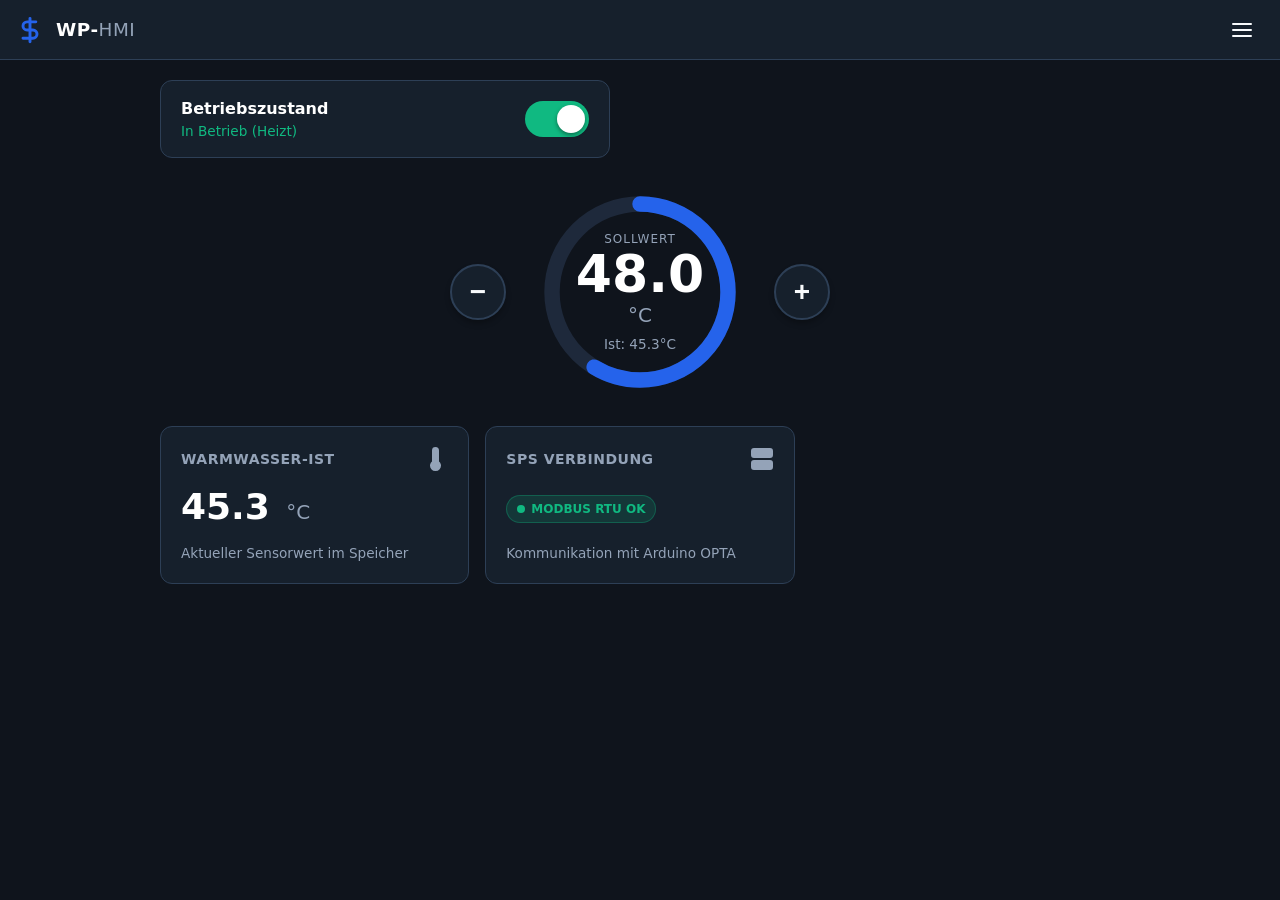
==== data/index.html @ 94119bba "Implemented Fan speed dropdown configuration (Low/High), changed register 30003 to status code (0/1/" ====
<!DOCTYPE html>
<html lang="de">
<head>
  <meta charset="UTF-8">
  <meta name="viewport" content="width=device-width, initial-scale=1.0, maximum-scale=1.0, user-scalable=no">
  <title>Brauchwasser-Wärmepumpe HMI</title>
  
  <!-- PWA Settings -->
  <link rel="manifest" href="manifest.webmanifest">
  <meta name="theme-color" content="#0f141c">
  <meta name="apple-mobile-web-app-capable" content="yes">
  <meta name="apple-mobile-web-app-status-bar-style" content="black-translucent">
  <meta name="description" content="Lokales Bedien- und Visualisierungs-Gateway für Brauchwasser-Wärmepumpe über ESP32-S3 und Arduino OPTA.">

  <!-- Core Styling -->
  <link rel="stylesheet" href="css/style.css">
</head>
<body>

  <div id="app-shell">
    
    <!-- Fixed Top Header -->
    <header>
      <div class="header-left" style="cursor: pointer;">
        <svg class="logo-icon" viewBox="0 0 24 24" fill="none" stroke="currentColor" stroke-width="2.5" stroke-linecap="round" stroke-linejoin="round">
          <path d="M12 2v20M17 5H9.5a3.5 3.5 0 0 0 0 7h5a3.5 3.5 0 0 1 0 7H6"/>
        </svg>
        <div class="logo-text">WP-<span>HMI</span></div>
      </div>
      <button id="btn-menu" class="btn-icon" aria-label="Menü öffnen">
        <svg class="icon" viewBox="0 0 24 24">
          <line x1="3" y1="12" x2="21" y2="12" stroke="currentColor" stroke-width="2" stroke-linecap="round"/>
          <line x1="3" y1="6" x2="21" y2="6" stroke="currentColor" stroke-width="2" stroke-linecap="round"/>
          <line x1="3" y1="18" x2="21" y2="18" stroke="currentColor" stroke-width="2" stroke-linecap="round"/>
        </svg>
      </button>
    </header>

    <!-- Side Menu Overlay -->
    <div id="drawer-overlay"></div>

    <!-- Side Navigation Menu (Drawer) -->
    <nav id="drawer" aria-label="Hauptmenü">
      <div class="drawer-header">
        <h3 id="drawer-title" style="cursor: pointer; user-select: none;">HMI Navigation</h3>
        <button id="btn-close-menu" class="btn-icon" aria-label="Menü schließen">
          <svg class="icon" viewBox="0 0 24 24">
            <line x1="18" y1="6" x2="6" y2="18" stroke="currentColor" stroke-width="2" stroke-linecap="round"/>
            <line x1="6" y1="6" x2="18" y2="18" stroke="currentColor" stroke-width="2" stroke-linecap="round"/>
          </svg>
        </button>
      </div>
      
      <ul class="drawer-menu">
        <li class="drawer-menu-item active" data-section="home">
          <a href="#home">
            <svg class="icon" viewBox="0 0 24 24" fill="none" stroke="currentColor" stroke-width="2">
              <path d="M3 9l9-7 9 7v11a2 2 0 0 1-2 2H5a2 2 0 0 1-2-2z"/>
              <polyline points="9 22 9 12 15 12 15 22"/>
            </svg>
            Dashboard
          </a>
        </li>
        <li class="drawer-menu-item" data-section="values">
          <a href="#values">
            <svg class="icon" viewBox="0 0 24 24" fill="none" stroke="currentColor" stroke-width="2">
              <line x1="18" y1="20" x2="18" y2="10"/>
              <line x1="12" y1="20" x2="12" y2="4"/>
              <line x1="6" y1="20" x2="6" y2="14"/>
            </svg>
            Systemwerte
          </a>
        </li>
        <li class="drawer-menu-item" data-section="settings">
          <a href="#settings">
            <svg class="icon" viewBox="0 0 24 24" fill="none" stroke="currentColor" stroke-width="2">
              <circle cx="12" cy="12" r="3"/>
              <path d="M19.4 15a1.65 1.65 0 0 0 .33 1.82l.06.06a2 2 0 1 1-2.83 2.83l-.06-.06a1.65 1.65 0 0 0-1.82-.33 1.65 1.65 0 0 0-1 1.51V21a2 2 0 0 1-4 0v-.09A1.65 1.65 0 0 0 9 19.4a1.65 1.65 0 0 0-1.82.33l-.06.06a2 2 0 1 1-2.83-2.83l.06-.06a1.65 1.65 0 0 0 .33-1.82 1.65 1.65 0 0 0-1.51-1H3a2 2 0 0 1 0-4h.09A1.65 1.65 0 0 0 4.6 9a1.65 1.65 0 0 0-.33-1.82l-.06-.06a2 2 0 1 1 2.83-2.83l.06.06a1.65 1.65 0 0 0 1.82.33H9a1.65 1.65 0 0 0 1-1.51V3a2 2 0 0 1 4 0v.09a1.65 1.65 0 0 0 1 1.51 1.65 1.65 0 0 0 1.82-.33l.06-.06a2 2 0 1 1 2.83 2.83l-.06.06a1.65 1.65 0 0 0-.33 1.82V9a1.65 1.65 0 0 0 1.51 1H21a2 2 0 0 1 0 4h-.09a1.65 1.65 0 0 0-1.51 1z"/>
            </svg>
            Einstellungen
          </a>
        </li>
        <li id="menu-item-service" class="drawer-menu-item" data-section="service" style="display: none;">
          <a href="#service">
            <svg class="icon" viewBox="0 0 24 24" fill="none" stroke="currentColor" stroke-width="2">
              <rect x="3" y="11" width="18" height="11" rx="2" ry="2"/>
              <path d="M7 11V7a5 5 0 0 1 10 0v4"/>
            </svg>
            Service-Ebene
          </a>
        </li>
      </ul>

      <!-- Modbus Connection Simulator (Basement Test Utility) -->
      <div style="margin-top: auto; padding-top: 20px; border-top: 1px solid var(--border-color);">
        <h4 style="font-size: 0.8rem; text-transform: uppercase; color: var(--text-muted); margin-bottom: 12px; letter-spacing: 0.5px;">Schnittstellen-Simulation</h4>
        <div style="display: flex; justify-content: space-between; align-items: center; background: var(--bg-primary); padding: 10px 12px; border-radius: 8px; border: 1px solid var(--border-color);">
          <span style="font-size: 0.85rem; font-weight: 500;">Modbus RTU aktiv</span>
          <label class="switch" style="transform: scale(0.85);">
            <input type="checkbox" id="modbus-toggle" checked>
            <span class="slider"></span>
          </label>
        </div>
      </div>
    </nav>

    <!-- Toast Banner System (Notifications) -->
    <div id="toast-container"></div>

    <!-- Main View Area -->
    <main>
      
      <!-- ================= HOMESCREEN SECTION ================= -->
      <div id="section-home" class="content-container active">
        
        <!-- On/Off Switch -->
        <div class="power-section">
          <div class="power-label">
            <span class="power-title">Betriebszustand</span>
            <span id="power-status-text" class="power-subtitle">In Betrieb</span>
          </div>
          <label class="switch">
            <input type="checkbox" id="power-switch" checked>
            <span class="slider"></span>
          </label>
        </div>

        <!-- Temperature Controller Widget -->
        <div class="dial-container">
          <div class="dial-controls">
            <button id="btn-minus" class="btn-round" aria-label="Sollwert senken">−</button>
            
            <div class="radial-dial">
              <svg id="radial-dial-svg" viewBox="0 0 200 200">
                <!-- Outer Track -->
                <circle cx="100" cy="100" r="80" class="track"/>
                <!-- Filled Value Gauge -->
                <circle id="dial-fill" cx="100" cy="100" r="80" class="fill" stroke-dasharray="502.65" stroke-dashoffset="150"/>
              </svg>
              <div class="dial-text">
                <span class="dial-label">Sollwert</span>
                <span id="setpoint-num" class="dial-val-number">48.0</span>
                <span class="dial-val-unit">°C</span>
                <span id="current-temp-dial-sub" style="font-size: 0.85rem; color: var(--text-muted); margin-top: 4px; font-weight: 500;">Ist: --</span>
              </div>
            </div>
            
            <button id="btn-plus" class="btn-round" aria-label="Sollwert erhöhen">+</button>
          </div>
          
          <!-- Warning badge if temperature is above 55°C (lime scaling warning) -->
          <div id="dial-warning-badge" class="badge badge-warning" style="display: none; padding: 6px 12px; margin-top: -8px;">
            ⚠️ Temp > 55 °C: Erhöhte Verkalkungsgefahr!
          </div>
        </div>

        <!-- Dashboard Cards Grid -->
        <div class="card-grid" style="margin-top: 16px; width: 100%;">
          
          <!-- Card: Warmwasser Ist-Temperatur -->
          <div class="card">
            <div class="card-title">
              Warmwasser-Ist
              <svg class="icon" style="color: var(--text-muted)" viewBox="0 0 24 24" fill="none" stroke="currentColor" stroke-width="2">
                <path d="M14 14.76V3.5a2.5 2.5 0 0 0-5 0v11.26a4.5 4.5 0 1 0 5 0z"/>
              </svg>
            </div>
            <div id="current-temp-val" class="card-value">
              45.2 <span class="unit">°C</span>
            </div>
            <div class="card-footer">Aktueller Sensorwert im Speicher</div>
          </div>

          <!-- Card: Modbus Verbindung -->
          <div class="card">
            <div class="card-title">
              SPS Verbindung
              <svg class="icon" style="color: var(--text-muted)" viewBox="0 0 24 24" fill="none" stroke="currentColor" stroke-width="2">
                <rect x="2" y="2" width="20" height="8" rx="2" ry="2"/>
                <rect x="2" y="14" width="20" height="8" rx="2" ry="2"/>
                <line x1="6" y1="6" x2="6.01" y2="6"/>
                <line x1="6" y1="18" x2="6.01" y2="18"/>
              </svg>
            </div>
            <div style="margin-top: 8px;">
              <span id="modbus-badge" class="badge badge-success">Modbus RTU OK</span>
            </div>
            <div class="card-footer">Kommunikation mit Arduino OPTA</div>
          </div>

        </div>

      </div>

      <!-- ================= VALUES SECTION ================= -->
      <div id="section-values" class="content-container">
        <h2 class="page-title">Anlagen-Systemwerte</h2>
        
        <div class="values-list">
          <div class="values-row">
            <span class="values-label">
              <span style="width: 8px; height: 8px; border-radius: 50%; background: var(--color-primary);"></span>
              Warmwasser-Isttemperatur
            </span>
            <span id="val-ist-temp" class="values-val">45.2 <span class="unit">°C</span></span>
          </div>
          
          <div class="values-row">
            <span class="values-label">
              <span style="width: 8px; height: 8px; border-radius: 50%; background: var(--color-primary);"></span>
              Verdampfertemperatur
            </span>
            <span id="val-evap-temp" class="values-val">6.4 <span class="unit">°C</span></span>
          </div>
          
          <div class="values-row">
            <span class="values-label">
              <span style="width: 8px; height: 8px; border-radius: 50%; background: var(--color-primary);"></span>
              Lüfterdrehzahl
            </span>
            <span id="val-fan-speed" class="values-val">1450 <span class="unit">U/min</span></span>
          </div>
          
          <div class="values-row">
            <span class="values-label">
              <span style="width: 8px; height: 8px; border-radius: 50%; background: var(--color-primary);"></span>
              Zusatzheizung (Heizstab)
            </span>
            <span id="val-heater-state" class="values-val">Aus</span>
          </div>

          <div class="values-row">
            <span class="values-label">
              <span style="width: 8px; height: 8px; border-radius: 50%; background: var(--color-primary);"></span>
              Modbus RTU Übertragungsstatus
            </span>
            <span id="val-modbus-state" class="badge badge-success">Bereit</span>
          </div>
        </div>
      </div>

      <!-- ================= SETTINGS SECTION ================= -->
      <div id="section-settings" class="content-container">
        <h2 class="page-title">Anlagen-Einstellungen</h2>
        
        <div class="card-grid" style="grid-template-columns: 1fr; gap: 20px;">
          
          <!-- Card: Betriebsmodus -->
          <div class="card collapsible">
            <div class="card-header">
              <h3 class="card-title">Betriebsmodus</h3>
              <svg class="chevron-icon" viewBox="0 0 24 24" fill="none" stroke="currentColor" stroke-width="2"><polyline points="6 9 12 15 18 9"></polyline></svg>
            </div>
            <div class="card-content">
              <div class="form-group" style="margin-top: 10px;">
                <label for="opt-operation-mode">Wählen Sie den gewünschten Heizmodus aus:</label>
                <select id="opt-operation-mode" class="input-control">
                  <option value="wp">Wärmepumpe (Eco)</option>
                  <option value="wp_stab">Wärmepumpe + Heizstab (Hybrid)</option>
                  <option value="stab">Nur Heizstab (Notbetrieb)</option>
                  <option value="ext">Externe Heizung (Gas/Holz)</option>
                  <option value="wp_ext">Wärmepumpe + Extern</option>
                </select>
              </div>
              <div class="card-footer">Die SPS regelt die Ansteuerung entsprechend der Effizienzkurve.</div>
            </div>
          </div>

          <!-- Card: Legionellen-Desinfektion -->
          <div class="card collapsible">
            <div class="card-header">
              <div style="display: flex; gap: 10px; align-items: center;">
                <h3 class="card-title" style="margin: 0;">Legionellen-Desinfektion</h3>
                <span id="disinf-status-badge" class="badge badge-inactive">Inaktiv</span>
              </div>
              <svg class="chevron-icon" viewBox="0 0 24 24" fill="none" stroke="currentColor" stroke-width="2"><polyline points="6 9 12 15 18 9"></polyline></svg>
            </div>
            <div class="card-content">
              <p style="font-size: 0.875rem; color: var(--text-muted); line-height: 1.4; margin-top: 12px;">
                Durch das Aufheizen des Wasserspiegels auf höhere Temperaturen werden pathogene Keime zuverlässig abgetötet.
              </p>

              <!-- Disinfection Configuration Fields -->
              <div class="disinfection-controls-grid">
                <div class="form-group">
                  <label for="disinf-target">Zieltemperatur (°C)</label>
                  <input type="number" id="disinf-target" class="input-control" min="60" max="70" value="62">
                </div>
                <div class="form-group">
                  <label for="disinf-hold">Haltedauer (Minuten)</label>
                  <input type="number" id="disinf-hold" class="input-control" min="30" max="180" value="45">
                </div>
                <div class="form-group" style="grid-column: span 2;">
                  <label for="disinf-max-time">Maximale Aufheizzeit (Minuten)</label>
                  <input type="number" id="disinf-max-time" class="input-control" min="60" max="360" value="120">
                </div>
              </div>

              <!-- Simulation Metrics -->
              <div id="disinf-current-metrics" style="background: var(--bg-primary); border: 1px solid var(--border-color); padding: 12px; border-radius: 6px; font-size: 0.85rem; color: var(--text-main); margin-top: 12px; display: none;">
                Aufheizphase läuft...
              </div>

              <!-- Start Button / Toggle -->
              <div style="display: flex; justify-content: space-between; align-items: center; background: var(--bg-primary); padding: 12px 16px; border-radius: 8px; border: 1px solid var(--border-color); margin-top: 16px;">
                <span style="font-weight: 600; font-size: 0.95rem;">Desinfektion starten</span>
                <label class="switch">
                  <input type="checkbox" id="disinf-toggle">
                  <span class="slider"></span>
                </label>
              </div>
              
              <div class="card-footer">Hinweis: Desinfektion deaktiviert den Standard-Eco-Modus während des Heizens.</div>
            </div>
          </div>

          <!-- Card: Lüftersteuerung -->
          <div class="card collapsible">
            <div class="card-header">
              <h3 class="card-title">Lüftersteuerung</h3>
              <svg class="chevron-icon" viewBox="0 0 24 24" fill="none" stroke="currentColor" stroke-width="2"><polyline points="6 9 12 15 18 9"></polyline></svg>
            </div>
            <div class="card-content">
              <p style="font-size: 0.875rem; color: var(--text-muted); line-height: 1.4; margin-top: -6px;">
                Zeitintervalle für die zyklische Belüftung (Einschaltzeit und Pausezeit in Minuten).
              </p>
              <div class="disinfection-controls-grid" style="margin-top: 8px;">
                <div class="form-group">
                  <label for="fan-on-time">Einschaltzeit (Minuten)</label>
                  <input type="number" id="fan-on-time" class="input-control" min="1" max="1440" value="15">
                </div>
                <div class="form-group">
                  <label for="fan-off-time">Pausezeit (Minuten)</label>
                  <input type="number" id="fan-off-time" class="input-control" min="1" max="1440" value="45">
                </div>
                <div class="form-group" style="grid-column: span 2;">
                  <label for="fan-target-speed">Lüfter-Geschwindigkeit</label>
                  <select id="fan-target-speed" class="input-control">
                    <option value="1">Drehzahl niedrig</option>
                    <option value="2">Drehzahl hoch</option>
                  </select>
                </div>
              </div>
              <button id="btn-save-fan" class="btn-primary" style="margin-top: 12px; width: 100%;">Einstellungen speichern</button>
              <div class="card-footer">Werte werden direkt an die SPS übertragen (Holding-Register 40006, 40007 und 40008).</div>
            </div>
          </div>

          <!-- Card: WLAN Access Point -->
          <div class="card collapsible">
            <div class="card-header">
              <h3 class="card-title">Lokales WLAN-Netzwerk</h3>
              <svg class="chevron-icon" viewBox="0 0 24 24" fill="none" stroke="currentColor" stroke-width="2"><polyline points="6 9 12 15 18 9"></polyline></svg>
            </div>
            <div class="card-content">
              <p style="font-size: 0.875rem; color: var(--text-muted); line-height: 1.4; margin-top: 6px;">
                Konfiguration des lokalen Access-Points, der vom ESP32-S3 Gateway zur Verfügung gestellt wird.
              </p>
              <div style="margin-top: 16px;">
                <button onclick="navigateTo('wifi')" class="btn-secondary" style="width: 100%;">
                  <svg class="icon" viewBox="0 0 24 24" fill="none" stroke="currentColor" stroke-width="2">
                    <path d="M5 12.55a11 11 0 0 1 14.08 0"/>
                    <path d="M1.42 9a16 16 0 0 1 21.16 0"/>
                    <path d="M8.53 16.11a6 6 0 0 1 6.95 0"/>
                    <line x1="12" y1="20" x2="12.01" y2="20" stroke-width="3" stroke-linecap="round"/>
                  </svg>
                  WLAN-Einstellungen konfigurieren
                </button>
              </div>
              <div class="card-footer">Gateway läuft als lokales, offline-fähiges Captive Portal.</div>
            </div>
          </div>

        </div>
      </div>

      <!-- ================= WIFI SETTINGS SECTION ================= -->
      <div id="section-wifi" class="content-container">
        <h2 class="page-title">WLAN Access-Point konfigurieren</h2>
        
        <div class="card">
          <form id="wifi-form" novalidate>
            <div class="form-group">
              <label for="wifi-ssid">WLAN Name (SSID)</label>
              <input type="text" id="wifi-ssid" class="input-control" placeholder="Wiederholen Sie den WLAN-Namen" required>
            </div>
            
            <div class="form-group">
              <label for="wifi-pass">Neues Passwort</label>
              <input type="password" id="wifi-pass" class="input-control" placeholder="Mindestens 8 Zeichen" required>
            </div>
            
            <div class="form-group">
              <label for="wifi-pass-confirm">Passwort wiederholen</label>
              <input type="password" id="wifi-pass-confirm" class="input-control" placeholder="Gleiches Passwort eingeben" required>
            </div>

            <div style="margin-top: 24px; display: flex; flex-direction: column; gap: 12px;">
              <button type="submit" class="btn-primary">
                Speichern und neu starten
              </button>
              <button type="button" onclick="navigateTo('settings')" class="btn-secondary">
                Abbrechen
              </button>
            </div>
          </form>
          
          <div class="card-footer" style="margin-top: 20px;">
            ⚠️ Nach dem Speichern startet der ESP32 den Access Point neu. Sie werden getrennt und müssen sich neu mit den neuen Zugangsdaten verbinden.
          </div>
        </div>
      </div>

      <!-- ================= SERVICE SECTION ================= -->
      <div id="section-service" class="content-container">
        <h2 class="page-title">Serviceebene</h2>
        
        <div class="service-grid">
          
          <!-- Card: Modbus RTU Einstellungen -->
          <div class="card collapsible">
            <div class="card-header">
              <h3 class="card-title">Modbus RTU Gateway</h3>
              <svg class="chevron-icon" viewBox="0 0 24 24" fill="none" stroke="currentColor" stroke-width="2"><polyline points="6 9 12 15 18 9"></polyline></svg>
            </div>
            <div class="card-content">
              <div class="form-group" style="margin-top: 10px;">
                <label for="input-modbus-address">Modbus Slave-Adresse (1 - 247)</label>
                <div style="display: flex; gap: 10px;">
                  <input type="number" id="input-modbus-address" class="input-control" min="1" max="247" value="1" style="flex-grow: 1;">
                  <button id="btn-save-modbus" class="btn-primary" style="width: auto; padding: 0 20px;">Speichern</button>
                </div>
              </div>
              <div class="card-footer">Die SPS kommuniziert mit dem Gateway über diese Slave-ID.</div>
            </div>
          </div>

          <!-- Card: Modbus RTU Register-Diagnose (Punkt 2) -->
          <div class="card collapsible">
            <div class="card-header">
              <h3 class="card-title">Modbus RTU Register-Diagnose</h3>
              <svg class="chevron-icon" viewBox="0 0 24 24" fill="none" stroke="currentColor" stroke-width="2"><polyline points="6 9 12 15 18 9"></polyline></svg>
            </div>
            <div class="card-content">
              <p style="font-size: 0.85rem; color: var(--text-muted); line-height: 1.4; margin-top: -6px;">
                Aktuelle Live-Werte der Modbus-Register im Speicher des ESP32-Gateways (Aktualisierung alle 2 Sekunden).
              </p>
              <div style="overflow-x: auto; margin-top: 12px;">
                <table class="diagnostic-table">
                  <thead>
                    <tr>
                      <th>Adresse</th>
                      <th>Beschreibung</th>
                      <th>Typ</th>
                      <th>Zugriff</th>
                      <th>Skal.</th>
                      <th style="text-align: right;">Wert (Live)</th>
                    </tr>
                  </thead>
                  <tbody id="modbus-register-table-body">
                    <!-- Wird dynamisch von JS befüllt -->
                  </tbody>
                </table>
              </div>
            </div>
          </div>

        </div>
      </div>

    </main>
  </div>

  <!-- Modal overlay for Reboot Countdown -->
  <div id="reboot-modal" class="modal-overlay">
    <div class="modal-container">
      <svg class="modal-icon" style="color: var(--color-warning);" viewBox="0 0 24 24" fill="none" stroke="currentColor" stroke-width="2">
        <path d="M21.5 2v6h-6M21.34 15.57a10 10 0 1 1-.57-8.38l5.67-5.67"/>
      </svg>
      <h3 class="modal-title">Gateway wird neu gestartet</h3>
      <p class="modal-text">
        Die WLAN-Einstellungen wurden gespeichert. Das Gateway startet den Access Point neu. Ihre Verbindung wird getrennt.<br><br>
        Verbindungsaufbau in:
      </p>
      <div id="reboot-countdown" style="font-size: 3.5rem; font-weight: 800; color: var(--color-warning); margin-bottom: 24px;">10</div>
      <p style="font-size: 0.8rem; color: var(--text-muted);">
        Bitte suchen Sie anschließend in Ihren WLAN-Einstellungen nach der geänderten SSID und melden Sie sich erneut an.
      </p>
    </div>
  </div>

  <!-- Core Javascript Logic -->
  <script src="js/app.js"></script>
</body>
</html>
---- data/css/style.css ----
/* 
   ==========================================================================
   Web-HMI: Industrial Dark Command Design System
   Designed for local ESP32-S3 Gateway controlling Brauchwasser-Wärmepumpe
   ========================================================================== 
*/

:root {
  /* Color System */
  --bg-primary: #0f141c;
  --bg-card: #16202c;
  --bg-input: #1e293b;
  --border-color: #2d3f56;
  
  --text-main: #f8fafc;
  --text-muted: #94a3b8;
  --text-active: #ffffff;
  
  --color-primary: #2563eb;
  --color-primary-hover: #3b82f6;
  --color-primary-dim: rgba(37, 99, 235, 0.15);
  
  --color-success: #10b981;
  --color-success-dim: rgba(16, 185, 129, 0.15);
  --color-warning: #f59e0b;
  --color-warning-dim: rgba(245, 158, 11, 0.15);
  --color-error: #ef4444;
  --color-error-dim: rgba(239, 68, 68, 0.15);
  --color-inactive: #475569;

  /* Font settings */
  --font-family: system-ui, -apple-system, BlinkMacSystemFont, "Segoe UI", Roboto, "Helvetica Neue", Arial, sans-serif;
  
  /* Layout tokens */
  --header-height: 60px;
  --max-width: 960px;
  --border-radius: 12px;
  --transition-speed: 0.2s;
}

/* Base Reset & Styling */
* {
  box-sizing: border-box;
  margin: 0;
  padding: 0;
  -webkit-tap-highlight-color: transparent;
}

body {
  font-family: var(--font-family);
  background-color: var(--bg-primary);
  color: var(--text-main);
  line-height: 1.5;
  font-size: 16px;
  overflow-x: hidden;
}

/* App Shell Container */
#app-shell {
  display: flex;
  flex-direction: column;
  min-height: 100vh;
}

/* Fixed Header */
header {
  position: fixed;
  top: 0;
  left: 0;
  right: 0;
  height: var(--header-height);
  background-color: var(--bg-card);
  border-bottom: 1px solid var(--border-color);
  display: flex;
  align-items: center;
  justify-content: space-between;
  padding: 0 16px;
  z-index: 100;
}

.header-left {
  display: flex;
  align-items: center;
  gap: 12px;
}

.logo-icon {
  width: 28px;
  height: 28px;
  color: var(--color-primary);
}

.logo-text {
  font-size: 1.15rem;
  font-weight: 700;
  letter-spacing: 0.5px;
  color: var(--text-active);
  text-transform: uppercase;
}

.logo-text span {
  font-weight: 400;
  color: var(--text-muted);
}

/* Icons via SVG */
.icon {
  width: 24px;
  height: 24px;
  fill: currentColor;
  display: inline-block;
  vertical-align: middle;
}

/* Tactile Buttons */
.btn-nav, .btn-icon {
  background: none;
  border: none;
  color: var(--text-main);
  cursor: pointer;
  width: 44px;
  height: 44px;
  display: flex;
  align-items: center;
  justify-content: center;
  border-radius: 8px;
  transition: background-color var(--transition-speed);
}

.btn-nav:hover, .btn-icon:hover {
  background-color: var(--bg-input);
}

.btn-nav:active, .btn-icon:active {
  background-color: var(--border-color);
}

/* Main Content Area */
main {
  margin-top: var(--header-height);
  padding: 20px 16px;
  flex-grow: 1;
  display: flex;
  flex-direction: column;
  align-items: center;
}

.content-container {
  width: 100%;
  max-width: var(--max-width);
  display: none; /* Controlled by routing JS */
}

.content-container.active {
  display: block;
}

/* Page Header Typography */
.page-title {
  font-size: 1.5rem;
  font-weight: 600;
  margin-bottom: 20px;
  color: var(--text-active);
  border-left: 4px solid var(--color-primary);
  padding-left: 10px;
}

/* Side Navigation Menu (Drawer) */
#drawer {
  position: fixed;
  top: 0;
  right: 0;
  bottom: 0;
  width: 280px;
  background-color: var(--bg-card);
  border-left: 1px solid var(--border-color);
  z-index: 200;
  transform: translateX(100%);
  transition: transform 0.3s ease-out;
  padding: 24px 16px;
  display: flex;
  flex-direction: column;
  gap: 32px;
}

#drawer.open {
  transform: translateX(0);
}

/* Menu overlay */
#drawer-overlay {
  position: fixed;
  top: 0;
  left: 0;
  right: 0;
  bottom: 0;
  background-color: rgba(0,0,0,0.6);
  backdrop-filter: blur(2px);
  z-index: 150;
  display: none;
}

#drawer-overlay.open {
  display: block;
}

.drawer-header {
  display: flex;
  justify-content: space-between;
  align-items: center;
}

.drawer-header h3 {
  font-size: 1.2rem;
  color: var(--text-active);
}

.drawer-menu {
  list-style: none;
  display: flex;
  flex-direction: column;
  gap: 12px;
}

.drawer-menu-item a {
  display: flex;
  align-items: center;
  gap: 12px;
  padding: 14px 16px;
  color: var(--text-muted);
  text-decoration: none;
  font-weight: 500;
  border-radius: var(--border-radius);
  transition: all var(--transition-speed);
}

.drawer-menu-item a:hover {
  background-color: var(--bg-input);
  color: var(--text-active);
}

.drawer-menu-item.active a {
  background-color: var(--color-primary-dim);
  color: var(--color-primary-hover);
  border-left: 4px solid var(--color-primary);
}

/* Responsive Grid and Cards */
.card-grid {
  display: grid;
  grid-template-columns: 1fr;
  gap: 16px;
}

@media (min-width: 600px) {
  .card-grid {
    grid-template-columns: repeat(2, 1fr);
  }
}

@media (min-width: 900px) {
  .card-grid {
    grid-template-columns: repeat(3, 1fr);
  }
}

.card {
  background-color: var(--bg-card);
  border: 1px solid var(--border-color);
  border-radius: var(--border-radius);
  padding: 20px;
  display: flex;
  flex-direction: column;
  gap: 16px;
}

.card-title {
  font-size: 0.875rem;
  font-weight: 600;
  color: var(--text-muted);
  text-transform: uppercase;
  letter-spacing: 0.5px;
  display: flex;
  justify-content: space-between;
  align-items: center;
}

.card-value {
  font-size: 2.25rem;
  font-weight: 700;
  color: var(--text-active);
  line-height: 1.1;
}

.card-value span.unit {
  font-size: 1.25rem;
  font-weight: 500;
  color: var(--text-muted);
  margin-left: 4px;
}

.card-footer {
  font-size: 0.85rem;
  color: var(--text-muted);
  margin-top: auto;
}

/* Dial Temperature Controller Layout */
.dial-container {
  display: flex;
  flex-direction: column;
  align-items: center;
  margin: 24px 0;
  gap: 20px;
}

.dial-controls {
  display: flex;
  align-items: center;
  justify-content: center;
  gap: 24px;
}

/* Plus/Minus tactile buttons */
.btn-round {
  width: 56px;
  height: 56px;
  border-radius: 50%;
  background-color: var(--bg-card);
  border: 2px solid var(--border-color);
  color: var(--text-main);
  font-size: 1.75rem;
  font-weight: 600;
  display: flex;
  align-items: center;
  justify-content: center;
  cursor: pointer;
  box-shadow: 0 4px 6px -1px rgba(0,0,0,0.3);
  transition: all var(--transition-speed);
}

.btn-round:hover {
  border-color: var(--color-primary-hover);
  background-color: var(--bg-input);
}

.btn-round:active {
  transform: scale(0.95);
  background-color: var(--border-color);
}

/* SVG Radial Dial Widget */
.radial-dial {
  position: relative;
  width: 220px;
  height: 220px;
}

.radial-dial svg {
  width: 100%;
  height: 100%;
  transform: rotate(-90deg);
}

.radial-dial .track {
  fill: none;
  stroke: var(--bg-input);
  stroke-width: 14;
}

.radial-dial .fill {
  fill: none;
  stroke: var(--color-primary);
  stroke-width: 14;
  stroke-linecap: round;
  transition: stroke-dasharray 0.3s ease-out, stroke var(--transition-speed);
}

.radial-dial .fill.warning-state {
  stroke: var(--color-warning);
}

.dial-text {
  position: absolute;
  top: 50%;
  left: 50%;
  transform: translate(-50%, -50%);
  text-align: center;
  display: flex;
  flex-direction: column;
}

.dial-label {
  font-size: 0.75rem;
  text-transform: uppercase;
  letter-spacing: 1px;
  color: var(--text-muted);
}

.dial-val-number {
  font-size: 3.25rem;
  font-weight: 800;
  color: var(--text-active);
  line-height: 1;
}

.dial-val-unit {
  font-size: 1.25rem;
  font-weight: 500;
  color: var(--text-muted);
}

/* System State: On/Off Switch Widget */
.power-section {
  display: flex;
  justify-content: space-between;
  align-items: center;
  background-color: var(--bg-card);
  border: 1px solid var(--border-color);
  border-radius: var(--border-radius);
  padding: 16px 20px;
  width: 100%;
  max-width: 450px;
  margin-bottom: 24px;
}

.power-label {
  display: flex;
  flex-direction: column;
}

.power-title {
  font-weight: 700;
  color: var(--text-active);
}

.power-subtitle {
  font-size: 0.85rem;
  color: var(--text-muted);
}

/* Toggle Switch */
.switch {
  position: relative;
  display: inline-block;
  width: 64px;
  height: 36px;
}

.switch input {
  opacity: 0;
  width: 0;
  height: 0;
}

.slider {
  position: absolute;
  cursor: pointer;
  top: 0;
  left: 0;
  right: 0;
  bottom: 0;
  background-color: var(--color-inactive);
  transition: .3s;
  border-radius: 36px;
}

.slider:before {
  position: absolute;
  content: "";
  height: 28px;
  width: 28px;
  left: 4px;
  bottom: 4px;
  background-color: white;
  transition: .3s;
  border-radius: 50%;
  box-shadow: 0 2px 4px rgba(0,0,0,0.4);
}

input:checked + .slider {
  background-color: var(--color-success);
}

input:focus + .slider {
  box-shadow: 0 0 1px var(--color-success);
}

input:checked + .slider:before {
  transform: translateX(28px);
}

/* Badges for status */
.badge {
  display: inline-flex;
  align-items: center;
  gap: 6px;
  padding: 4px 10px;
  border-radius: 20px;
  font-size: 0.75rem;
  font-weight: 700;
  text-transform: uppercase;
}

.badge-success {
  background-color: var(--color-success-dim);
  color: var(--color-success);
  border: 1px solid rgba(16, 185, 129, 0.3);
}

.badge-error {
  background-color: var(--color-error-dim);
  color: var(--color-error);
  border: 1px solid rgba(239, 68, 68, 0.3);
}

.badge-warning {
  background-color: var(--color-warning-dim);
  color: var(--color-warning);
  border: 1px solid rgba(245, 158, 11, 0.3);
}

.badge-inactive {
  background-color: var(--bg-input);
  color: var(--text-muted);
  border: 1px solid var(--border-color);
}

/* Forms & Inputs styling */
.form-group {
  display: flex;
  flex-direction: column;
  gap: 8px;
  margin-bottom: 16px;
  width: 100%;
}

.form-group label {
  font-size: 0.875rem;
  font-weight: 600;
  color: var(--text-muted);
}

.input-control {
  background-color: var(--bg-input);
  border: 1px solid var(--border-color);
  border-radius: 8px;
  padding: 12px 16px;
  color: var(--text-active);
  font-size: 1rem;
  font-family: var(--font-family);
  width: 100%;
  outline: none;
  transition: border-color var(--transition-speed);
}

.input-control:focus {
  border-color: var(--color-primary-hover);
}

.error-text {
  font-size: 0.8rem;
  color: var(--color-error);
  display: none;
  margin-top: 4px;
}

.error-text.show {
  display: block;
}

/* Select dropdown */
select.input-control {
  appearance: none;
  background-image: url("data:image/svg+xml;utf8,<svg xmlns='http://www.w3.org/2000/svg' width='24' height='24' viewBox='0 0 24 24' fill='none' stroke='%2394a3b8' stroke-width='2' stroke-linecap='round' stroke-linejoin='round'><polyline points='6 9 12 15 18 9'></polyline></svg>");
  background-repeat: no-repeat;
  background-position: right 12px center;
  background-size: 18px;
  padding-right: 40px;
}

/* UI Buttons */
.btn-primary {
  background-color: var(--color-primary);
  border: none;
  color: white;
  font-size: 1rem;
  font-weight: 600;
  padding: 14px 20px;
  border-radius: var(--border-radius);
  cursor: pointer;
  transition: background-color var(--transition-speed);
  display: inline-flex;
  align-items: center;
  justify-content: center;
  gap: 8px;
  width: 100%;
}

.btn-primary:hover {
  background-color: var(--color-primary-hover);
}

.btn-primary:active {
  transform: scale(0.99);
}

.btn-secondary {
  background-color: transparent;
  border: 1px solid var(--border-color);
  color: var(--text-main);
  font-size: 1rem;
  font-weight: 600;
  padding: 14px 20px;
  border-radius: var(--border-radius);
  cursor: pointer;
  transition: all var(--transition-speed);
  display: inline-flex;
  align-items: center;
  justify-content: center;
  gap: 8px;
  width: 100%;
}

.btn-secondary:hover {
  background-color: var(--bg-input);
}

/* Modals & Overlay Alerts */
.modal-overlay {
  position: fixed;
  top: 0;
  left: 0;
  right: 0;
  bottom: 0;
  background-color: rgba(0,0,0,0.8);
  backdrop-filter: blur(4px);
  z-index: 1000;
  display: flex;
  align-items: center;
  justify-content: center;
  padding: 20px;
  opacity: 0;
  pointer-events: none;
  transition: opacity 0.3s ease;
}

.modal-overlay.active {
  opacity: 1;
  pointer-events: auto;
}

.modal-container {
  background-color: var(--bg-card);
  border: 2px solid var(--border-color);
  border-radius: var(--border-radius);
  padding: 24px;
  width: 100%;
  max-width: 480px;
  box-shadow: 0 20px 25px -5px rgba(0, 0, 0, 0.5);
  transform: translateY(20px);
  transition: transform 0.3s ease;
  text-align: center;
}

.modal-overlay.active .modal-container {
  transform: translateY(0);
}

.modal-icon {
  width: 48px;
  height: 48px;
  margin: 0 auto 16px auto;
}

.modal-title {
  font-size: 1.25rem;
  font-weight: 700;
  margin-bottom: 8px;
  color: var(--text-active);
}

.modal-text {
  color: var(--text-muted);
  font-size: 0.95rem;
  margin-bottom: 24px;
  line-height: 1.4;
}

/* Grid layout for Values lists */
.values-list {
  display: flex;
  flex-direction: column;
  gap: 0;
  width: 100%;
  border-radius: var(--border-radius);
  overflow: hidden;
  border: 1px solid var(--border-color);
}

.values-row {
  display: flex;
  justify-content: space-between;
  align-items: center;
  padding: 16px 20px;
  background-color: var(--bg-card);
  border-bottom: 1px solid var(--border-color);
}

.values-row:last-child {
  border-bottom: none;
}

.values-row:nth-child(even) {
  background-color: rgba(22, 32, 44, 0.6);
}

.values-label {
  font-weight: 500;
  color: var(--text-main);
  display: flex;
  align-items: center;
  gap: 10px;
}

.values-val {
  font-weight: 700;
  color: var(--text-active);
  font-size: 1.15rem;
}

.values-val span.unit {
  font-weight: 500;
  color: var(--text-muted);
  margin-left: 4px;
  font-size: 0.9rem;
}

/* Info Banner Notification */
.notification {
  width: 100%;
  max-width: var(--max-width);
  background-color: var(--bg-card);
  border: 1px solid var(--border-color);
  border-left: 4px solid var(--color-primary);
  border-radius: var(--border-radius);
  padding: 14px 16px;
  margin-bottom: 20px;
  display: flex;
  align-items: center;
  justify-content: space-between;
  gap: 12px;
  animation: slideInDown 0.3s ease-out;
}

.notification.success {
  border-left-color: var(--color-success);
}

.notification.warning {
  border-left-color: var(--color-warning);
}

.notification.error {
  border-left-color: var(--color-error);
}

.notification-content {
  display: flex;
  align-items: center;
  gap: 12px;
  font-size: 0.9rem;
}

.notification-close {
  background: none;
  border: none;
  color: var(--text-muted);
  cursor: pointer;
  padding: 4px;
}

.notification-close:hover {
  color: var(--text-main);
}

/* Animations */
@keyframes slideInDown {
  from {
    transform: translateY(-20px);
    opacity: 0;
  }
  to {
    transform: translateY(0);
    opacity: 1;
  }
}

/* Toast Notifications */
#toast-container {
  position: fixed;
  bottom: 20px;
  left: 50%;
  transform: translateX(-50%);
  z-index: 2000;
  display: flex;
  flex-direction: column;
  gap: 8px;
  width: 90%;
  max-width: 400px;
  pointer-events: none;
}

.toast {
  background-color: var(--bg-card);
  border: 1px solid var(--border-color);
  border-left: 4px solid var(--color-primary);
  border-radius: 8px;
  padding: 12px 16px;
  color: var(--text-active);
  font-size: 0.9rem;
  box-shadow: 0 10px 15px -3px rgba(0, 0, 0, 0.4);
  pointer-events: auto;
  display: flex;
  align-items: center;
  justify-content: space-between;
  animation: toastFadeIn 0.3s ease-out;
}

.toast.success { border-left-color: var(--color-success); }
.toast.warning { border-left-color: var(--color-warning); }
.toast.error { border-left-color: var(--color-error); }

@keyframes toastFadeIn {
  from { transform: translateY(20px); opacity: 0; }
  to { transform: translateY(0); opacity: 1; }
}

/* Disinfection panel settings styling */
.disinfection-controls-grid {
  display: grid;
  grid-template-columns: 1fr;
  gap: 12px;
  margin-top: 12px;
}

@media (min-width: 480px) {
  .disinfection-controls-grid {
    grid-template-columns: 1fr 1fr;
  }
}

/* Service-Ebene Grid zur Begrenzung der Breite */
.service-grid {
  display: flex;
  flex-direction: column;
  gap: 20px;
  max-width: 760px; /* Begrenzt die Breite auf großen Bildschirmen */
  width: 100%;
}

/* Diagnostic table styling */
.diagnostic-table {
  width: 100%;
  border-collapse: collapse;
  margin-top: 10px;
  font-size: 0.8rem;
}
.diagnostic-table th {
  padding: 8px 6px;
  color: var(--text-muted);
  border-bottom: 2px solid var(--border-color);
  font-weight: 600;
  text-align: left;
}
.diagnostic-table td {
  padding: 8px 6px;
  border-bottom: 1px solid var(--border-color);
  color: var(--text-active);
}
.diagnostic-table tr:hover {
  background-color: rgba(255, 255, 255, 0.02);
}

@media (max-width: 480px) {
  .diagnostic-table {
    font-size: 0.7rem;
  }
  .diagnostic-table th, .diagnostic-table td {
    padding: 6px 3px;
  }
}

/* Einklappbare Kacheln (Collapsible Cards) */
.card.collapsible {
  transition: all var(--transition-speed) ease;
}

.card.collapsible .card-header {
  display: flex;
  justify-content: space-between;
  align-items: center;
  cursor: pointer;
  user-select: none;
  width: 100%;
}

.card.collapsible .card-header:hover .card-title {
  color: var(--color-primary-hover);
}

.card.collapsible .chevron-icon {
  width: 20px;
  height: 20px;
  color: var(--text-muted);
  transition: transform var(--transition-speed) ease;
  transform: rotate(0deg);
}

.card.collapsible.collapsed .chevron-icon {
  transform: rotate(-90deg); /* Zeigt nach links/rechts im eingeklappten Zustand */
}

.card.collapsible .card-content {
  display: block;
  width: 100%;
  animation: slideDown var(--transition-speed) ease-out;
}

.card.collapsible.collapsed .card-content {
  display: none;
}

@keyframes slideDown {
  from { opacity: 0; transform: translateY(-5px); }
  to { opacity: 1; transform: translateY(0); }
}
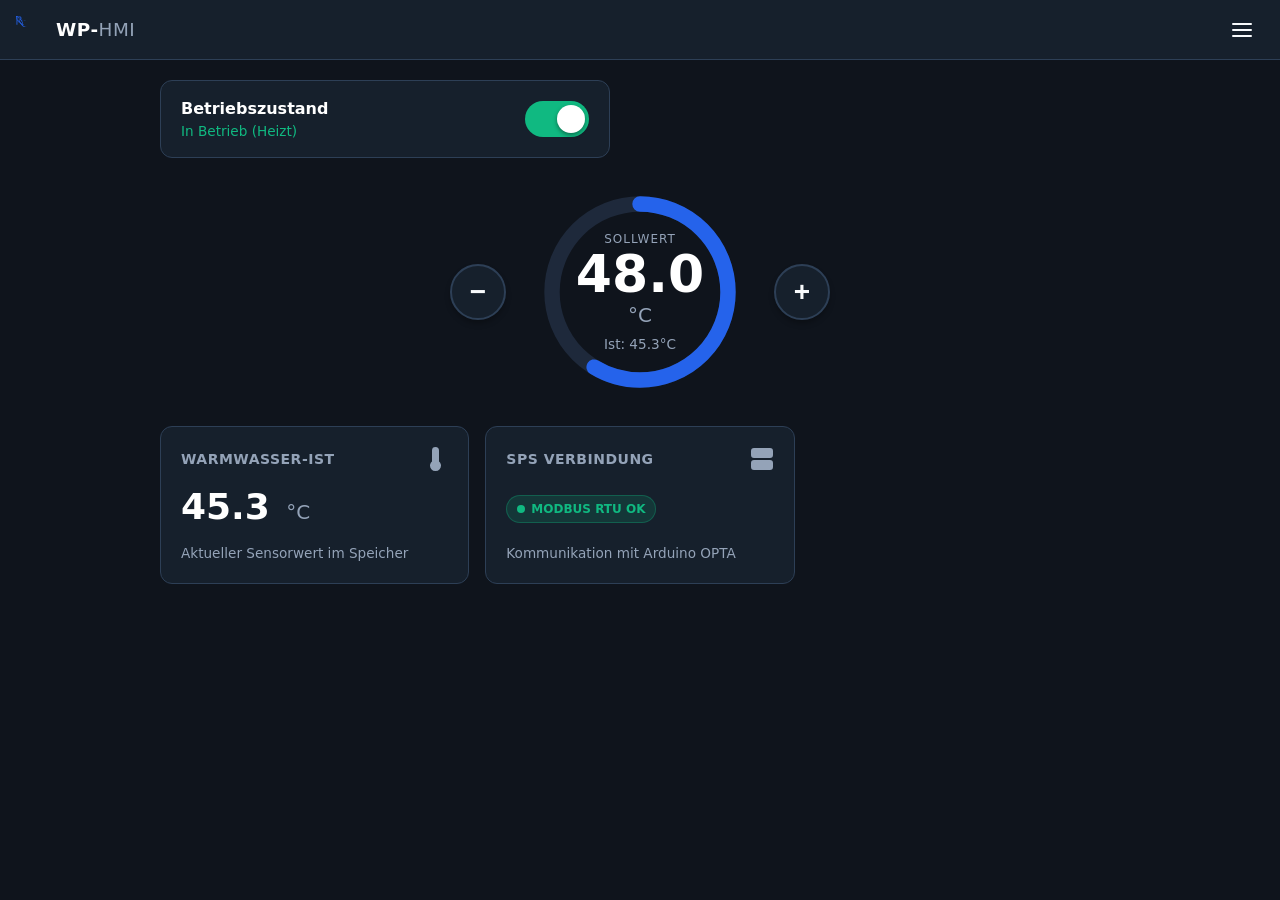
==== commit 14c3b76c: "Integrated new vector HMI logo in index.html header using viewBox scaling and currentColor styling" ====
--- a/data/index.html
+++ b/data/index.html
@@ -22,8 +22,22 @@
     <!-- Fixed Top Header -->
     <header>
       <div class="header-left" style="cursor: pointer;">
-        <svg class="logo-icon" viewBox="0 0 24 24" fill="none" stroke="currentColor" stroke-width="2.5" stroke-linecap="round" stroke-linejoin="round">
-          <path d="M12 2v20M17 5H9.5a3.5 3.5 0 0 0 0 7h5a3.5 3.5 0 0 1 0 7H6"/>
+        <svg class="logo-icon" viewBox="0 0 1254 1254">
+          <path d="M0 0 C1.5 -0.01 3.01 -0.01 4.55 -0.02 C9.56 -0.04 14.57 -0.05 19.58 -0.06 C21.29 -0.07 23 -0.07 24.77 -0.07 C33.85 -0.09 42.94 -0.11 52.03 -0.12 C61.36 -0.13 70.7 -0.16 80.04 -0.2 C87.25 -0.23 94.47 -0.24 101.68 -0.24 C105.12 -0.25 108.56 -0.26 112 -0.28 C154.49 -0.49 202.42 4.03 227.76 43.18 C244.92 73.32 246.41 110.71 229.91 141.65 C225.63 148.95 220.65 155.12 214.76 161.18 C213.69 162.35 212.62 163.53 211.51 164.74 C192.8 181.89 164.42 194.18 138.76 194.18 C138.76 194.84 138.76 195.5 138.76 196.18 C140.41 196.84 142.06 197.5 143.76 198.18 C166.88 213.97 181.43 241.46 197.01 264.18 C200.15 268.74 203.33 273.27 206.51 277.8 C211.49 284.89 216.4 292.02 221.26 299.18 C228.33 309.58 235.52 319.89 242.76 330.18 C243.82 331.67 244.87 333.17 245.95 334.71 C248.89 338.87 251.82 343.03 254.76 347.18 C255.6 348.37 256.44 349.56 257.31 350.78 C266.8 364.16 276.69 377.23 286.76 390.18 C287.4 391 288.04 391.83 288.7 392.68 C328.42 443.09 381.61 488.68 450.33 478.99 C459.09 477.48 467.37 475.08 475.76 472.18 C477.58 471.58 479.39 470.98 481.26 470.36 C482.42 469.97 483.57 469.58 484.76 469.18 C484.76 473.18 484.76 473.18 482.19 474.92 C457.72 486.57 433.15 492.54 406.08 492.49 C405.27 492.5 405.27 492.5 401.22 492.54 C338.67 492.56 282.02 451.9 245.76 403.18 C244.14 401.09 242.52 399.01 240.89 396.93 C221.55 371.71 203.84 345.22 185.91 319 C180.31 310.84 174.65 302.74 168.93 294.66 C164.93 288.99 160.95 283.31 156.98 277.62 C153.24 272.27 149.47 266.94 145.7 261.61 C141.44 255.6 137.27 249.53 133.14 243.43 C102.88 199.12 102.88 199.12 80.33 193.29 C79.49 192.92 78.64 192.56 77.76 192.18 C77.76 187.18 77.76 187.18 78.76 186.18 C81.62 186.04 84.48 185.97 87.34 185.93 C89.12 185.9 90.9 185.87 92.74 185.83 C96.5 185.77 100.25 185.71 104.01 185.66 C128.59 185.19 150.44 181.44 169.76 165.18 C170.17 164.88 170.17 164.88 172.21 163.36 C195.95 143.1 202.77 103.25 198.51 74.14 C193.02 45.09 176.8 24.13 148.76 14.18 C135.3 10.32 122.48 9.02 108.54 9.08 C107.2 9.08 105.86 9.08 104.48 9.08 C100.22 9.09 95.96 9.1 91.7 9.11 C88.8 9.12 85.91 9.12 83.01 9.13 C75.93 9.14 68.84 9.16 61.76 9.18 C61.69 52.45 61.64 95.72 61.61 138.99 C61.6 142.99 61.6 147 61.6 151 C61.6 151.99 61.6 152.99 61.6 154.01 C61.58 169.1 61.56 184.18 61.54 199.27 C61.51 216.78 61.49 234.3 61.48 251.81 C61.48 261.09 61.47 270.36 61.45 279.63 C61.43 288.36 61.42 297.1 61.42 305.83 C61.42 309.03 61.42 312.23 61.41 315.43 C61.24 364.88 61.24 364.88 78.76 376.18 C83.62 378.2 87.52 379.16 92.76 379.61 C94.08 379.8 95.4 379.99 96.76 380.18 C97.76 384.18 97.76 384.18 96.76 385.18 C93.34 385.29 89.91 385.34 86.48 385.35 C85.4 385.36 84.31 385.37 83.2 385.37 C79.61 385.39 76.01 385.41 72.42 385.42 C71.2 385.42 69.97 385.42 68.72 385.43 C62.25 385.45 55.78 385.46 49.32 385.47 C42.62 385.48 35.91 385.52 29.21 385.56 C24.08 385.58 18.94 385.59 13.81 385.6 C11.34 385.6 8.87 385.61 6.4 385.63 C2.95 385.65 -0.5 385.65 -3.95 385.65 C-4.93 385.65 -4.93 385.65 -9.91 385.66 C-11.34 385.5 -12.77 385.34 -14.24 385.18 C-14.57 383.86 -14.9 382.54 -15.24 381.18 C-11.28 379.75 -7.33 378.73 -3.24 377.8 C7.71 375.08 13.41 368.92 16.76 358.18 C18.01 351.87 17.91 345.6 17.91 339.19 C17.91 337.87 17.92 336.54 17.92 335.18 C17.93 330.73 17.94 326.28 17.94 321.84 C17.95 318.65 17.95 315.47 17.96 312.28 C17.98 301.82 17.99 291.35 18 280.88 C18.01 277.28 18.01 273.68 18.01 270.08 C18.03 253.16 18.05 236.23 18.06 219.31 C18.07 199.78 18.09 180.24 18.13 160.7 C18.16 145.6 18.18 130.5 18.18 115.4 C18.18 106.38 18.19 97.36 18.22 88.35 C18.24 79.86 18.24 71.38 18.23 62.89 C18.23 59.78 18.24 56.67 18.25 53.55 C18.27 49.3 18.26 45.05 18.25 40.8 C18.26 39.57 18.27 38.34 18.28 37.08 C18.2 25.38 16 16.1 5.76 9.18 C0.28 7.29 -4.59 6.23 -10.36 5.74 C-11.64 5.55 -12.92 5.37 -14.24 5.18 C-16.41 -3.51 -6.21 0.01 0 0 Z M167.76 13.18 C170.66 16.26 173.58 18.8 176.95 21.36 C204.42 42.59 212.25 75.93 208.11 109.42 C202.95 137.71 189.63 165.75 162.76 179.18 C162.76 179.84 162.76 180.5 162.76 181.18 C170.84 179.06 176.35 175.29 182.76 170.18 C183.43 169.65 183.43 169.65 186.83 166.99 C213.23 141.42 221.48 101.99 214.2 66.68 C208.08 42.75 194.11 22.52 170.76 13.18 C169.77 13.18 168.78 13.18 167.76 13.18 Z M25.76 19.18 C25.93 20.55 26.09 21.92 26.25 23.33 C26.82 29.81 26.91 36.18 26.9 42.68 C26.91 44.01 26.91 45.34 26.91 46.71 C26.92 51.16 26.92 55.6 26.92 60.05 C26.93 63.24 26.93 66.44 26.94 69.63 C26.95 78.29 26.96 86.96 26.96 95.62 C26.97 101.04 26.97 106.45 26.98 111.87 C26.99 128.82 27 145.76 27 162.71 C27.01 182.27 27.02 201.82 27.05 221.38 C27.07 236.5 27.09 251.63 27.09 266.75 C27.09 275.78 27.09 284.81 27.11 293.84 C27.13 302.33 27.13 310.82 27.12 319.32 C27.12 322.43 27.12 325.54 27.13 328.66 C27.15 332.91 27.14 337.17 27.13 341.43 C27.14 342.65 27.15 343.88 27.16 345.14 C27.11 352.97 25.89 359.64 23.76 367.18 C23.43 368.83 23.1 370.48 22.76 372.18 C29.74 368.69 31.32 362.49 32.76 355.18 C32.95 350.88 33.04 346.65 33.02 342.36 C33.03 341.07 33.03 339.79 33.04 338.47 C33.05 334.18 33.04 329.88 33.04 325.59 C33.04 322.51 33.05 319.43 33.05 316.35 C33.07 307.98 33.07 299.62 33.07 291.25 C33.06 284.26 33.07 277.28 33.07 270.29 C33.08 253.8 33.09 237.31 33.08 220.81 C33.07 203.82 33.09 186.82 33.11 169.82 C33.12 155.21 33.13 140.61 33.13 126.01 C33.13 117.29 33.13 108.57 33.14 99.86 C33.15 91.65 33.15 83.45 33.14 75.24 C33.14 72.24 33.14 69.24 33.15 66.23 C33.24 30.84 33.24 30.84 26.76 19.18 C26.43 19.18 26.1 19.18 25.76 19.18 Z" fill="currentColor"/>
+          <path d="M0 0 C-0.33 1.32 -0.66 2.64 -1 4 C-3.99 4.71 -6.99 5.37 -10 6 C-19.24 10.53 -20.75 19.53 -22 29 C-22.18 33.1 -22.28 37.13 -22.27 41.22 C-22.27 41.82 -22.27 41.82 -22.28 44.81 C-22.29 48.74 -22.29 52.68 -22.29 56.62 C-22.3 59.45 -22.3 62.28 -22.31 65.11 C-22.33 72.79 -22.33 80.47 -22.33 88.15 C-22.34 92.95 -22.34 97.75 -22.35 102.55 C-22.36 119.32 -22.37 136.09 -22.37 152.85 C-22.37 168.46 -22.39 184.06 -22.42 199.67 C-22.45 213.09 -22.46 226.5 -22.46 239.92 C-22.46 247.93 -22.46 255.93 -22.48 263.94 C-22.5 271.47 -22.5 279 -22.49 286.54 C-22.49 289.29 -22.49 292.05 -22.5 294.8 C-22.67 334.94 -22.67 334.94 -10.62 344.75 C-5.39 347.3 -0.6 348.25 5.12 349.13 C8 350 8 350 9 354 C6.87 356.13 1.51 355.16 -1.19 355.18 C-3.16 355.19 -5.14 355.2 -7.18 355.22 C-9.36 355.22 -11.54 355.23 -13.72 355.24 C-14.26 355.24 -14.26 355.24 -17.02 355.25 C-22.79 355.27 -28.55 355.29 -34.32 355.3 C-40.29 355.31 -46.27 355.34 -52.25 355.38 C-56.82 355.41 -61.4 355.41 -65.98 355.42 C-68.18 355.42 -70.39 355.44 -72.59 355.45 C-75.67 355.48 -78.74 355.47 -81.81 355.47 C-83.57 355.48 -85.32 355.48 -87.13 355.49 C-88.41 355.33 -89.68 355.17 -91 355 C-92 351 -92 351 -91 350 C-89.16 349.75 -87.33 349.5 -85.44 349.25 C-74.99 347.57 -69.19 342.7 -64.81 333.31 C-60.31 320.17 -61.86 304.6 -61.9 290.88 C-61.9 289.16 -61.91 287.44 -61.91 285.68 C-61.91 281.98 -61.92 278.28 -61.92 274.58 C-61.94 268.67 -61.94 262.76 -61.95 256.85 C-61.96 243.2 -61.98 229.55 -62.01 215.9 C-62.03 200.47 -62.05 185.03 -62.06 169.6 C-62.06 167.62 -62.07 165.64 -62.07 163.6 C-62.08 133.72 -61.86 103.87 -61 74 C-61.66 74 -62.32 74 -63 74 C-63.33 75.65 -63.66 77.3 -64 79 C-65.83 82.45 -67.72 85.82 -69.69 89.19 C-74.61 97.75 -79.4 106.36 -84.06 115.06 C-84.65 116.16 -85.24 117.25 -85.84 118.38 C-87.01 120.55 -88.17 122.73 -89.34 124.9 C-95.74 136.83 -102.27 148.69 -108.83 160.54 C-115.86 173.26 -122.81 186.03 -129.68 198.83 C-136.88 212.24 -144.18 225.58 -151.66 238.83 C-154.96 244.72 -158.19 250.65 -161.42 256.59 C-164.76 262.73 -168.12 268.87 -171.5 275 C-173.33 278.33 -175.17 281.67 -177 285 C-177.47 285.86 -177.95 286.72 -178.44 287.61 C-179.92 290.3 -181.4 292.99 -182.88 295.69 C-183.37 296.58 -183.86 297.47 -184.36 298.39 C-187.17 303.53 -189.88 308.71 -192.51 313.95 C-193.09 315.1 -193.67 316.26 -194.27 317.44 C-195.41 319.7 -196.53 321.96 -197.64 324.23 C-198.97 326.88 -200.47 329.45 -202 332 C-206 332 -206 332 -208.78 327.78 C-209.85 325.84 -210.9 323.89 -211.94 321.94 C-213.1 319.81 -214.27 317.68 -215.43 315.56 C-216.03 314.47 -216.62 313.37 -217.23 312.25 C-219.93 307.3 -222.72 302.4 -225.5 297.5 C-226.58 295.59 -227.66 293.67 -228.75 291.76 C-229.28 290.81 -229.82 289.86 -230.37 288.88 C-232.01 285.98 -233.65 283.08 -235.29 280.18 C-245.55 262 -255.91 243.88 -266.36 225.8 C-271.03 217.71 -275.64 209.59 -280.2 201.44 C-282.96 196.52 -285.79 191.66 -288.73 186.85 C-289.34 185.85 -289.95 184.85 -290.58 183.82 C-291.75 181.9 -292.93 179.99 -294.13 178.09 C-298.11 171.55 -298.11 171.55 -297 166 C-294.73 163.53 -294.73 163.53 -291.75 160.94 C-288.24 157.87 -284.79 154.8 -281.45 151.55 C-280.31 150.44 -279.17 149.33 -278 148.19 C-276.95 147.15 -275.9 146.11 -274.81 145.04 C-273.88 144.37 -272.96 143.69 -272 143 C-267.55 145.22 -266.9 146.33 -264.54 150.53 C-263.9 151.65 -263.27 152.77 -262.61 153.93 C-261.95 155.11 -261.3 156.29 -260.62 157.5 C-259.33 159.8 -258.03 162.1 -256.73 164.41 C-256.09 165.54 -255.46 166.67 -254.8 167.83 C-252.28 172.27 -249.64 176.63 -247 181 C-245.57 183.41 -244.14 185.82 -242.71 188.24 C-234.66 201.86 -226.56 215.43 -218.18 228.86 C-214.5 234.78 -210.9 240.76 -207.31 246.75 C-206.68 247.8 -206.05 248.85 -205.4 249.94 C-200.85 257.54 -196.37 265.19 -191.95 272.87 C-190 276 -190 276 -187 279 C-181.17 268.86 -175.61 258.58 -170.12 248.25 C-163.85 236.44 -157.48 224.7 -151 213 C-145.42 202.87 -139.85 192.72 -134.31 182.56 C-122 159.97 -109.51 137.48 -97 115 C-94.42 110.35 -91.83 105.71 -89.25 101.06 C-88.94 100.5 -88.94 100.5 -87.35 97.64 C-83.67 91.02 -80.01 84.39 -76.38 77.75 C-71.44 68.76 -66.41 59.83 -61.34 50.91 C-59.06 46.87 -56.79 42.83 -54.53 38.78 C-53.96 37.76 -53.39 36.74 -52.8 35.69 C-51.72 33.76 -50.65 31.82 -49.58 29.89 C-41.23 14.99 -20.26 -13.5 0 0 Z M-51 77 C-53.22 82.73 -53.25 88.09 -53.26 94.18 C-53.26 95.19 -53.27 96.2 -53.27 97.25 C-53.28 100.63 -53.28 104.01 -53.27 107.39 C-53.28 109.81 -53.28 112.24 -53.29 114.67 C-53.3 119.89 -53.3 125.11 -53.3 130.33 C-53.31 138.59 -53.32 146.86 -53.35 155.12 C-53.39 175.64 -53.43 196.17 -53.45 216.69 C-53.46 232.64 -53.49 248.58 -53.53 264.53 C-53.55 272.74 -53.56 280.95 -53.56 289.15 C-53.56 294.27 -53.57 299.38 -53.59 304.5 C-53.6 306.86 -53.6 309.23 -53.59 311.59 C-53.59 314.83 -53.6 318.07 -53.61 321.31 C-53.62 323.12 -53.62 324.93 -53.62 326.79 C-54.04 332.61 -55.3 337.44 -57 343 C-49.99 340.2 -49.44 337.18 -48 330 C-47.91 326.67 -47.87 323.35 -47.87 320.02 C-47.87 319 -47.87 317.99 -47.87 316.95 C-47.86 313.55 -47.87 310.15 -47.87 306.75 C-47.87 304.31 -47.87 301.87 -47.87 299.44 C-47.86 292.82 -47.86 286.2 -47.87 279.58 C-47.87 272.66 -47.87 265.74 -47.86 258.81 C-47.86 247.19 -47.86 235.57 -47.87 223.94 C-47.88 210.49 -47.87 197.05 -47.87 183.6 C-47.86 172.06 -47.86 160.52 -47.87 148.99 C-47.87 142.09 -47.87 135.2 -47.86 128.3 C-47.86 121.82 -47.86 115.34 -47.87 108.86 C-47.87 106.48 -47.87 104.1 -47.87 101.72 C-47.86 98.47 -47.87 95.23 -47.87 91.98 C-47.87 90.16 -47.87 88.35 -47.87 86.47 C-48 82 -48 82 -49 77 C-49.66 77 -50.32 77 -51 77 Z M-278 184 C-276.82 189.91 -274.17 194.35 -271.19 199.5 C-270.9 200.01 -270.9 200.01 -269.42 202.58 C-268.21 204.69 -267 206.8 -265.78 208.91 C-264.13 211.78 -262.49 214.64 -260.86 217.52 C-256.15 225.78 -251.41 234.03 -246.62 242.25 C-242.45 249.44 -238.36 256.68 -234.31 263.94 C-229.08 273.31 -223.81 282.67 -218.5 292 C-217.84 293.16 -217.18 294.33 -216.51 295.52 C-212.9 301.85 -209.26 308.09 -205 314 C-204.34 314 -203.68 314 -203 314 C-201.67 307.37 -204.32 304.19 -207.62 298.69 C-208.83 296.62 -210.04 294.55 -211.25 292.47 C-211.56 291.94 -211.56 291.94 -213.14 289.24 C-216.1 284.09 -218.89 278.86 -221.69 273.62 C-226.09 265.43 -230.66 257.37 -235.42 249.38 C-238.43 244.27 -241.34 239.11 -244.25 233.94 C-248.91 225.65 -253.64 217.4 -258.44 209.19 C-259 208.22 -259.57 207.24 -260.16 206.24 C-261.24 204.39 -262.33 202.54 -263.42 200.69 C-264.49 198.87 -265.55 197.05 -266.6 195.22 C-273.15 184 -273.15 184 -278 184 Z" fill="currentColor"/>
+          <path d="M0 0 C1.46 -0.01 2.91 -0.02 4.41 -0.02 C5.57 0.11 6.74 0.24 7.94 0.38 C18.39 31.74 -6.53 92.13 -18.06 121.38 C-18.76 123.17 -19.45 124.96 -20.17 126.81 C-37.21 169.59 -59.69 209.78 -89.06 245.38 C-89.83 246.34 -90.6 247.3 -91.39 248.29 C-99.93 258.95 -109.34 268.8 -119.06 278.38 C-121.73 281.03 -124.38 283.7 -127.01 286.39 C-133.71 293.21 -140.56 299.45 -148.06 305.38 C-150.73 307.56 -153.4 309.75 -156.06 311.94 C-207.46 353.6 -269.28 382.32 -334.06 395.38 C-335.23 395.61 -336.39 395.85 -337.59 396.1 C-345.72 397.73 -353.87 399.13 -362.06 400.38 C-362.59 400.46 -362.59 400.46 -365.27 400.88 C-383.97 403.65 -402.76 403.66 -421.62 403.69 C-422.25 403.69 -422.25 403.69 -425.4 403.7 C-467.48 403.76 -467.48 403.76 -474.06 399.38 C-472.77 392.68 -471.58 388.24 -468.06 382.38 C-463.91 382.33 -460.17 382.59 -456.06 383.06 C-426.13 385.78 -395.85 385.52 -366.06 381.38 C-365.55 381.31 -365.55 381.31 -362.96 380.95 C-285.07 370.03 -212.06 336.19 -153.06 284.38 C-152.15 283.57 -151.23 282.77 -150.29 281.95 C-143.21 275.6 -136.48 268.9 -129.75 262.19 C-128.81 261.25 -127.86 260.31 -126.89 259.34 C-121.74 254.18 -116.8 248.92 -112.06 243.38 C-111.19 242.39 -110.32 241.4 -109.43 240.38 C-102.89 232.81 -96.96 224.91 -91.17 216.75 C-89.34 214.17 -87.48 211.6 -85.58 209.06 C-61.56 176.83 -44.33 139.15 -31.06 101.38 C-30.72 100.39 -30.37 99.41 -30.01 98.39 C-20.78 71.83 -15.65 44.85 -12.02 17 C-11.79 15.27 -11.56 13.54 -11.32 11.77 C-11.13 10.22 -10.93 8.67 -10.73 7.08 C-9.41 -0.25 -6.88 -0.04 0 0 Z" fill="currentColor"/>
+          <path d="M0 0 C-0.2 6.38 -1.31 12.2 -4 18 C-7.54 18.66 -7.54 18.66 -12.06 18.06 C-112.41 8.22 -219.38 47.06 -296 111 C-297.01 111.83 -298.01 112.66 -299.05 113.52 C-315 126.82 -330.59 141.11 -344 157 C-344.79 157.92 -345.59 158.83 -346.41 159.78 C-404.25 227.01 -441.53 311.86 -449.45 400.39 C-450 403 -450 403 -453 405 C-456.32 405.23 -456.32 405.23 -460.12 405.19 C-461.39 405.18 -462.65 405.17 -463.95 405.17 C-467 405 -467 405 -468 404 C-468.26 395.03 -467.65 386.54 -466.31 377.69 C-466.13 376.47 -465.95 375.25 -465.76 374 C-463.96 362.23 -461.7 350.6 -459 339 C-458.74 337.85 -458.48 336.7 -458.21 335.51 C-451.26 305.42 -440.5 276.75 -427 249 C-426.66 248.3 -426.66 248.3 -424.96 244.75 C-410.12 214.42 -392.21 186.31 -371 160 C-370.24 159.05 -369.48 158.09 -368.7 157.11 C-363.87 151.11 -358.78 145.41 -353.54 139.76 C-351.54 137.59 -349.6 135.37 -347.69 133.12 C-339.7 124.19 -331.15 115.74 -322 108 C-320.89 107.03 -319.78 106.05 -318.64 105.05 C-310.65 98.04 -302.54 91.33 -294 85 C-292.67 84 -291.33 83.01 -289.96 81.98 C-272.75 69.33 -254.82 58.12 -236 48 C-234.82 47.34 -233.64 46.68 -232.43 46 C-173.61 13.43 -66.76 -22.25 0 0 Z" fill="currentColor"/>
+          <path d="M0 0 C12.67 3.51 24.96 7.77 37.23 12.49 C38.81 13.07 40.38 13.65 42 14.24 C91.59 33.13 140.07 64.57 177.23 102.49 C178.53 103.62 179.83 104.75 181.17 105.92 C188.08 111.98 194.22 118.55 200.23 125.49 C201.94 127.3 203.65 129.11 205.36 130.92 C212.2 138.36 218.17 146.41 224.23 154.49 C225.96 156.7 227.69 158.9 229.42 161.11 C278.29 224.88 308.66 310.39 312.23 390.49 C310.14 392.58 305.44 391.61 302.73 391.61 C301.18 391.61 299.62 391.62 298.02 391.62 C294.23 391.49 294.23 391.49 293.23 390.49 C292.59 385.95 291.99 381.41 291.42 376.86 C279.59 286.48 244.32 201.15 181.62 134.06 C179.54 131.82 177.54 129.5 175.55 127.17 C172.02 123.25 168.23 119.93 164.23 116.49 C162.79 115.04 161.35 113.58 159.92 112.11 C155.9 108.04 151.63 104.43 147.16 100.85 C144.1 98.38 141.14 95.81 138.17 93.24 C130.22 86.48 121.75 80.5 113.23 74.49 C112.27 73.79 111.31 73.1 110.32 72.39 C98.85 64.19 86.59 57.25 74.23 50.49 C73.17 49.89 72.11 49.3 71.01 48.69 C61.4 43.42 51.59 39.06 41.42 34.99 C39.8 34.33 38.18 33.68 36.51 33.01 C6.62 21.15 -24.87 12.8 -56.77 8.49 C-54.51 -21.93 -21.13 -5.65 0 0 Z" fill="currentColor"/>
+          <path d="M0 0 C0.78 -0 0.78 -0 4.72 -0.01 C8.5 0.12 8.5 0.12 9.5 1.12 C9.79 4.04 10.03 6.96 10.25 9.88 C14.1 51.5 25.14 93.1 42.5 131.12 C42.79 131.77 42.79 131.77 44.27 135.04 C69.24 189.42 105.6 246.18 153.92 283.08 C156.25 284.92 158.47 286.9 160.68 288.89 C165.4 293.11 170.35 296.92 175.44 300.69 C176.27 301.31 177.1 301.93 177.95 302.57 C225.42 337.94 279.72 362.37 337.74 374.19 C345.4 375.81 345.4 375.81 346.5 379.12 C345.57 382.19 345.57 382.19 344.19 385.69 C343.74 386.84 343.29 388 342.82 389.19 C341.5 392.12 341.5 392.12 339.5 394.12 C301.84 391.72 261.53 374.59 228.5 357.12 C227.69 356.72 227.69 356.72 223.61 354.65 C196.37 340.72 170.53 323.69 147.4 303.62 C144.69 301.29 141.93 299.08 139.12 296.88 C131.72 290.86 125.17 283.93 118.5 277.12 C115.85 274.46 113.18 271.81 110.48 269.18 C104.62 263.42 99.03 257.63 93.93 251.18 C92.06 248.84 90.15 246.52 88.22 244.22 C80.37 234.87 73.24 225.3 66.5 215.12 C66.09 214.53 66.09 214.53 64.02 211.49 C24.09 152.7 -12.05 73.74 -9.5 1.12 C-7.41 -0.97 -2.71 -0 0 0 Z" fill="currentColor"/>
+          <path d="M0 0 C3.64 3.64 5.7 6.6 8.25 11 C19.7 30.38 33 48.24 48 65 C49.24 66.42 50.48 67.85 51.75 69.31 C52.82 70.53 53.89 71.75 55 73 C55.66 73.75 56.32 74.5 57 75.28 C65.42 84.78 74.31 93.78 84 102 C84.99 102.87 85.98 103.74 87 104.63 C182.14 187.54 313.69 221.47 434.97 181.04 C447.02 176.91 458.85 172.22 470.48 167.03 C473 166 473 166 475 166 C473.27 171.2 467.33 172.23 462.56 174.25 C461.42 174.74 460.27 175.23 459.09 175.74 C455.73 177.17 452.37 178.59 449 180 C447.49 180.65 445.98 181.29 444.43 181.96 C332.4 227.98 203.83 206.24 108.75 133.56 C106.83 132.05 104.91 130.53 103 129 C102.18 128.37 101.37 127.75 100.52 127.11 C81.77 112.6 63.54 94.78 49 76 C47.42 74.14 45.84 72.29 44.25 70.44 C29.1 52.23 16.72 32.01 4.56 11.75 C4.28 11.28 4.28 11.28 2.82 8.88 C-1.12 2.23 -1.12 2.23 0 0 Z" fill="currentColor"/>
+          <path d="M0 0 C54.31 -0.78 108.08 13.33 156.64 37.12 C157.64 37.6 158.64 38.09 159.67 38.58 C186.94 51.82 212.97 68.93 235.09 89.74 C237.13 91.65 239.24 93.5 241.36 95.33 C246.1 99.52 250.6 103.89 255.08 108.37 C255.92 109.21 256.76 110.05 257.62 110.92 C263.36 116.71 268.66 122.66 273.64 129.12 C275.06 130.81 276.47 132.5 277.89 134.18 C305.64 168.18 305.64 168.18 305.64 176.12 C301.16 174.63 300.03 171.15 297.66 167.29 C292.02 158.44 285.31 150.22 278.64 142.12 C277.79 141.09 276.94 140.05 276.07 138.98 C265.59 126.46 254.24 114.35 241.35 104.27 C238.16 101.74 235.13 99.06 232.08 96.37 C212.77 79.8 191.01 66.14 168.64 54.12 C167.46 53.46 166.28 52.8 165.06 52.11 C125.06 29.96 79.81 16.2 34.64 10.12 C33.32 9.94 31.99 9.76 30.63 9.57 C18.68 8.09 6.87 7.77 -5.17 7.81 C-7.15 7.81 -9.13 7.82 -11.17 7.83 C-52.46 8.17 -92.31 16.09 -130.52 31.85 C-131.79 32.27 -133.05 32.69 -134.36 33.12 C-135.02 32.46 -135.68 31.8 -136.36 31.12 C-95.32 9.92 -45.77 1.27 0 0 Z" fill="currentColor"/>
+          <path d="M0 0 C0 0.66 0 1.32 0 2 C-2.88 3.28 -5.81 4.44 -8.75 5.56 C-24.89 11.87 -40.62 19 -56 27 C-57.66 27.86 -59.33 28.72 -61.04 29.61 C-84.91 42.16 -107.4 57.6 -128 75 C-129.06 75.89 -130.13 76.78 -131.23 77.7 C-148.78 92.54 -165.57 108.36 -179.91 126.39 C-182.13 129.17 -184.44 131.86 -186.75 134.56 C-199.07 149.4 -209.28 165.4 -219 182 C-219.87 183.49 -220.75 184.98 -221.65 186.52 C-251.13 238.24 -271.02 297.81 -274.38 357.49 C-274.59 358.98 -274.79 360.47 -275 362 C-276.32 362.33 -277.64 362.66 -279 363 C-296.76 309.73 -243.2 206.69 -214 164 C-213.37 163.03 -212.75 162.07 -212.1 161.07 C-203.9 148.45 -194.69 136.5 -185 125 C-184.56 124.47 -184.56 124.47 -182.3 121.78 C-169.52 106.66 -156.07 91.88 -141 79 C-139.95 78.08 -138.89 77.16 -137.81 76.21 C-130.43 69.8 -122.92 63.73 -115 58 C-113.8 57.11 -112.59 56.22 -111.35 55.3 C-84.54 35.86 -34.63 0 0 0 Z" fill="currentColor"/>
+          <path d="M0 0 C0.99 0.33 1.98 0.66 3 1 C7.13 80.54 -41.63 169.32 -90 229 C-90.33 229.41 -90.33 229.41 -91.97 231.5 C-105.88 248.95 -122.09 265.45 -139 280 C-139.49 280.43 -139.49 280.43 -141.99 282.63 C-185.61 320.34 -238.32 346.68 -294 361 C-292.54 356.62 -290.36 356.82 -286.05 355.43 C-284.6 354.95 -283.14 354.47 -281.63 353.98 C-280.06 353.47 -278.49 352.96 -276.88 352.44 C-256.79 345.75 -237.8 337.77 -219 328 C-217.65 327.32 -216.3 326.63 -214.91 325.93 C-192.87 314.57 -172.27 300.57 -153 285 C-152.06 284.25 -151.11 283.5 -150.14 282.73 C-138.6 273.48 -128.09 263.18 -117.62 252.75 C-117.16 252.28 -117.16 252.28 -114.78 249.92 C-48.85 183.84 -12.98 95.25 -1.48 3.96 C-1 1 -1 1 0 0 Z" fill="currentColor"/>
+          <path d="M0 0 C8.25 0.85 15.55 3.24 23.38 5.88 C24.83 6.36 26.29 6.85 27.79 7.36 C46.79 13.85 65.27 21.55 83 31 C83.81 31.43 83.81 31.43 87.92 33.62 C97.9 39.02 107.59 44.66 117 51 C118.31 51.88 119.61 52.75 120.96 53.65 C129.54 59.48 137.87 65.55 146 72 C146.92 72.73 147.84 73.45 148.79 74.2 C155.07 79.24 160.99 84.59 166.86 90.08 C169.63 92.65 172.43 95.18 175.25 97.69 C182.69 104.36 189.47 111.44 196 119 C197.58 120.71 199.17 122.42 200.75 124.12 C206.53 130.47 211.78 137.18 217 144 C217.97 145.25 218.94 146.5 219.94 147.78 C265.77 207.54 302.25 293.6 300 370 C299.01 370 298.02 370 297 370 C295.89 366.68 295.57 363.7 295.2 360.22 C288.13 295.35 269.5 232.27 234 177 C233.63 176.41 233.63 176.41 231.77 173.42 C220.76 155.89 208.2 139.79 194.27 124.51 C192.42 122.47 190.62 120.39 188.82 118.3 C184.56 113.51 180.11 108.96 175.56 104.44 C174.75 103.63 173.95 102.81 173.12 101.98 C168.24 97.11 163.23 92.49 158 88 C156.95 87.07 155.9 86.14 154.82 85.18 C140.8 72.9 125.68 62.07 110 52 C109.24 51.51 109.24 51.51 105.42 49.02 C73.46 28.69 39.18 13.58 2.8 3.04 C1.87 2.7 0.95 2.35 0 2 C0 1.34 0 0.68 0 0 Z" fill="currentColor"/>
+          <path d="M0 0 C3 1 3 1 3.65 3.84 C3.78 5.09 3.92 6.33 4.05 7.61 C4.21 8.98 4.36 10.35 4.53 11.75 C4.68 13.15 4.84 14.56 5 16 C10.32 55.48 20.14 93.77 37 130 C37.46 130.99 37.92 131.99 38.39 133.01 C54.58 167.85 74.47 199.4 99 229 C99.63 229.8 100.26 230.61 100.92 231.44 C107.26 239.43 114.31 246.58 121.56 253.75 C122.74 254.93 123.92 256.11 125.14 257.32 C141.12 273.23 158.55 287.06 177 300 C178.17 300.83 179.35 301.66 180.56 302.51 C197.43 314.09 215.53 324.22 234 333 C235.45 333.71 236.89 334.43 238.38 335.16 C248.31 339.99 258.33 344.22 268.7 347.99 C275.89 350.68 275.89 350.68 277 354 C224.96 339.1 177.53 309.27 137 274 C135.54 272.74 134.07 271.48 132.56 270.19 C128.9 266.91 125.47 263.47 122 260 C121.5 259.6 121.5 259.6 119 257.56 C115.25 254.36 112.22 250.73 109 247 C108.36 246.37 108.36 246.37 105.12 243.19 C101.22 239.23 97.74 235.16 94.27 230.83 C92.83 229.03 91.37 227.25 89.89 225.48 C63.07 193.52 41.61 155.65 26 117 C25.32 115.34 24.65 113.68 23.95 111.97 C10.33 77.48 -1 38.32 -1 1 C-0.67 0.67 -0.34 0.34 0 0 Z" fill="currentColor"/>
+          <path d="M0 0 C5.99 2.99 10.15 7.7 14.88 12.38 C15.38 12.85 15.38 12.85 17.91 15.28 C18.84 16.21 19.78 17.13 20.74 18.09 C21.17 18.51 21.17 18.51 23.36 20.65 C23.9 21.43 24.44 22.2 25 23 C22.01 28.99 17.3 33.15 12.62 37.88 C12.15 38.38 12.15 38.38 9.72 40.91 C8.79 41.84 7.87 42.78 6.91 43.74 C6.49 44.17 6.49 44.17 4.35 46.36 C3.57 46.9 2.8 47.44 2 48 C-2.64 45.68 -5.26 42.9 -8.88 39.19 C-12.28 35.7 -15.57 32.34 -19.38 29.3 C-22 27 -22 27 -23 23 C-19.75 18.63 -15.69 14.95 -11.81 11.12 C-10.74 10.03 -9.68 8.93 -8.58 7.8 C-7.55 6.78 -6.52 5.75 -5.46 4.7 C-4.51 3.75 -3.56 2.8 -2.58 1.82 C-1.73 1.22 -0.88 0.62 0 0 Z" fill="currentColor"/>
+          <path d="M0 0 C4.36 2.18 5.95 4.28 9 8 C9.78 8.62 10.57 9.24 11.38 9.88 C15.05 12.85 17.93 16.41 21 20 C21.99 20.99 22.98 21.98 24 23 C21.23 28.54 17.22 32.5 13 37 C12.04 38.05 11.09 39.09 10.1 40.17 C9.14 41.19 8.18 42.2 7.19 43.25 C6.29 44.2 5.4 45.16 4.48 46.14 C4.07 46.45 4.07 46.45 2 48 C-2.83 45.58 -5.96 42.47 -9.88 38.75 C-11.25 37.45 -12.63 36.14 -14.05 34.8 C-15.36 33.54 -16.66 32.29 -18 31 C-19.2 29.93 -20.4 28.87 -21.63 27.77 C-22.41 26.85 -23.2 25.94 -24 25 C-22 20.99 -20.01 19.17 -16.62 16.36 C-11.85 12.07 -7.55 7.3 -3.17 2.62 C-2.65 2.19 -2.65 2.19 0 0 Z" fill="currentColor"/>
+          <path d="M0 0 C-0.33 0.16 -0.33 0.16 -2 1 C-2 1.66 -2 2.32 -2 3 C-4.94 4.24 -7.93 5.37 -10.94 6.44 C-11.77 6.74 -11.77 6.74 -15.96 8.25 C-20.63 9.87 -25.31 11.45 -30 13 C-30 12.01 -30 11.02 -30 10 C-25.95 8.1 -21.97 6.42 -17.81 4.81 C-16.66 4.35 -15.51 3.89 -14.33 3.41 C-9.16 1.38 -5.63 0 0 0 Z" fill="currentColor"/>
         </svg>
         <div class="logo-text">WP-<span>HMI</span></div>
       </div>
@@ -216,9 +230,9 @@
           <div class="values-row">
             <span class="values-label">
               <span style="width: 8px; height: 8px; border-radius: 50%; background: var(--color-primary);"></span>
-              Lüfterdrehzahl
+              Lüfter-Status
             </span>
-            <span id="val-fan-speed" class="values-val">1450 <span class="unit">U/min</span></span>
+            <span id="val-fan-speed" class="values-val">Aus</span>
           </div>
           
           <div class="values-row">
@@ -246,7 +260,7 @@
         <div class="card-grid" style="grid-template-columns: 1fr; gap: 20px;">
           
           <!-- Card: Betriebsmodus -->
-          <div class="card collapsible">
+          <div class="card collapsible collapsed">
             <div class="card-header">
               <h3 class="card-title">Betriebsmodus</h3>
               <svg class="chevron-icon" viewBox="0 0 24 24" fill="none" stroke="currentColor" stroke-width="2"><polyline points="6 9 12 15 18 9"></polyline></svg>
@@ -267,7 +281,7 @@
           </div>
 
           <!-- Card: Legionellen-Desinfektion -->
-          <div class="card collapsible">
+          <div class="card collapsible collapsed">
             <div class="card-header">
               <div style="display: flex; gap: 10px; align-items: center;">
                 <h3 class="card-title" style="margin: 0;">Legionellen-Desinfektion</h3>
@@ -315,7 +329,7 @@
           </div>
 
           <!-- Card: Lüftersteuerung -->
-          <div class="card collapsible">
+          <div class="card collapsible collapsed">
             <div class="card-header">
               <h3 class="card-title">Lüftersteuerung</h3>
               <svg class="chevron-icon" viewBox="0 0 24 24" fill="none" stroke="currentColor" stroke-width="2"><polyline points="6 9 12 15 18 9"></polyline></svg>
@@ -347,7 +361,7 @@
           </div>
 
           <!-- Card: WLAN Access Point -->
-          <div class="card collapsible">
+          <div class="card collapsible collapsed">
             <div class="card-header">
               <h3 class="card-title">Lokales WLAN-Netzwerk</h3>
               <svg class="chevron-icon" viewBox="0 0 24 24" fill="none" stroke="currentColor" stroke-width="2"><polyline points="6 9 12 15 18 9"></polyline></svg>
@@ -418,7 +432,7 @@
         <div class="service-grid">
           
           <!-- Card: Modbus RTU Einstellungen -->
-          <div class="card collapsible">
+          <div class="card collapsible collapsed">
             <div class="card-header">
               <h3 class="card-title">Modbus RTU Gateway</h3>
               <svg class="chevron-icon" viewBox="0 0 24 24" fill="none" stroke="currentColor" stroke-width="2"><polyline points="6 9 12 15 18 9"></polyline></svg>
@@ -436,7 +450,7 @@
           </div>
 
           <!-- Card: Modbus RTU Register-Diagnose (Punkt 2) -->
-          <div class="card collapsible">
+          <div class="card collapsible collapsed">
             <div class="card-header">
               <h3 class="card-title">Modbus RTU Register-Diagnose</h3>
               <svg class="chevron-icon" viewBox="0 0 24 24" fill="none" stroke="currentColor" stroke-width="2"><polyline points="6 9 12 15 18 9"></polyline></svg>
@@ -465,6 +479,22 @@
             </div>
           </div>
 
+          <!-- Card: Schnittstellen- & Registerdokumentation -->
+          <div class="card collapsible collapsed">
+            <div class="card-header">
+              <h3 class="card-title">Schnittstellen- & Registerdokumentation</h3>
+              <svg class="chevron-icon" viewBox="0 0 24 24" fill="none" stroke="currentColor" stroke-width="2"><polyline points="6 9 12 15 18 9"></polyline></svg>
+            </div>
+            <div class="card-content">
+              <p style="font-size: 0.85rem; color: var(--text-muted); line-height: 1.4; margin-top: -6px; margin-bottom: 12px;">
+                Die vollständige Schnittstellenbeschreibung wird live aus dem internen Dateisystem (LittleFS) geladen.
+              </p>
+              <div id="doc-container" style="font-family: monospace; white-space: pre-wrap; background: var(--bg-primary); padding: 15px; border-radius: 8px; border: 1px solid var(--border-color); font-size: 0.85rem; color: var(--text-active); overflow-y: auto; max-height: 400px; line-height: 1.5; border-left: 3px solid var(--color-primary); text-align: left;">
+                Lade Dokumentation...
+              </div>
+            </div>
+          </div>
+
         </div>
       </div>
 
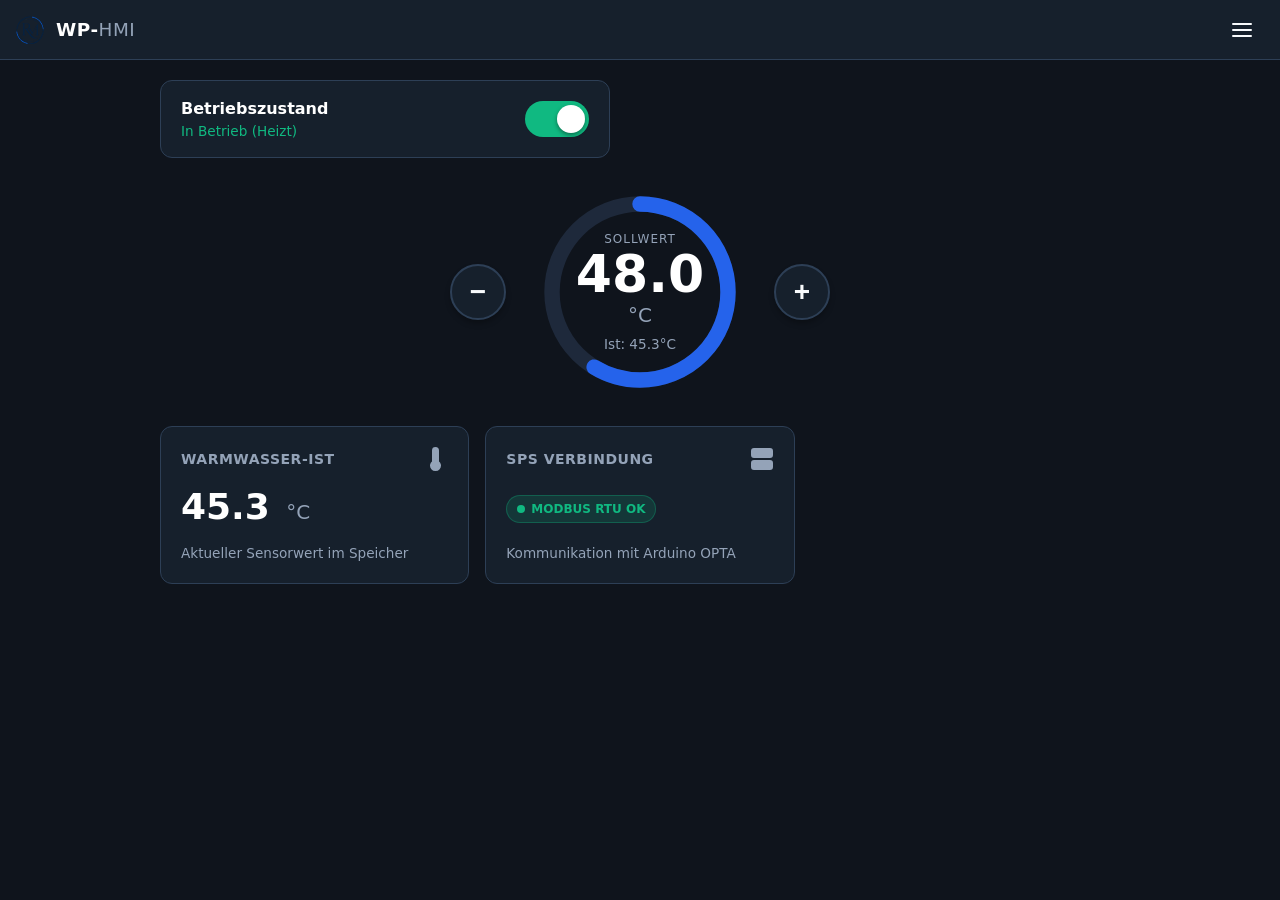
==== commit aaac44c2: "Fixed logo rendering issue by restoring original transforms/fills inside rm-icon-scalable.svg, cropp" ====
--- a/data/index.html
+++ b/data/index.html
@@ -22,23 +22,7 @@
     <!-- Fixed Top Header -->
     <header>
       <div class="header-left" style="cursor: pointer;">
-        <svg class="logo-icon" viewBox="0 0 1254 1254">
-          <path d="M0 0 C1.5 -0.01 3.01 -0.01 4.55 -0.02 C9.56 -0.04 14.57 -0.05 19.58 -0.06 C21.29 -0.07 23 -0.07 24.77 -0.07 C33.85 -0.09 42.94 -0.11 52.03 -0.12 C61.36 -0.13 70.7 -0.16 80.04 -0.2 C87.25 -0.23 94.47 -0.24 101.68 -0.24 C105.12 -0.25 108.56 -0.26 112 -0.28 C154.49 -0.49 202.42 4.03 227.76 43.18 C244.92 73.32 246.41 110.71 229.91 141.65 C225.63 148.95 220.65 155.12 214.76 161.18 C213.69 162.35 212.62 163.53 211.51 164.74 C192.8 181.89 164.42 194.18 138.76 194.18 C138.76 194.84 138.76 195.5 138.76 196.18 C140.41 196.84 142.06 197.5 143.76 198.18 C166.88 213.97 181.43 241.46 197.01 264.18 C200.15 268.74 203.33 273.27 206.51 277.8 C211.49 284.89 216.4 292.02 221.26 299.18 C228.33 309.58 235.52 319.89 242.76 330.18 C243.82 331.67 244.87 333.17 245.95 334.71 C248.89 338.87 251.82 343.03 254.76 347.18 C255.6 348.37 256.44 349.56 257.31 350.78 C266.8 364.16 276.69 377.23 286.76 390.18 C287.4 391 288.04 391.83 288.7 392.68 C328.42 443.09 381.61 488.68 450.33 478.99 C459.09 477.48 467.37 475.08 475.76 472.18 C477.58 471.58 479.39 470.98 481.26 470.36 C482.42 469.97 483.57 469.58 484.76 469.18 C484.76 473.18 484.76 473.18 482.19 474.92 C457.72 486.57 433.15 492.54 406.08 492.49 C405.27 492.5 405.27 492.5 401.22 492.54 C338.67 492.56 282.02 451.9 245.76 403.18 C244.14 401.09 242.52 399.01 240.89 396.93 C221.55 371.71 203.84 345.22 185.91 319 C180.31 310.84 174.65 302.74 168.93 294.66 C164.93 288.99 160.95 283.31 156.98 277.62 C153.24 272.27 149.47 266.94 145.7 261.61 C141.44 255.6 137.27 249.53 133.14 243.43 C102.88 199.12 102.88 199.12 80.33 193.29 C79.49 192.92 78.64 192.56 77.76 192.18 C77.76 187.18 77.76 187.18 78.76 186.18 C81.62 186.04 84.48 185.97 87.34 185.93 C89.12 185.9 90.9 185.87 92.74 185.83 C96.5 185.77 100.25 185.71 104.01 185.66 C128.59 185.19 150.44 181.44 169.76 165.18 C170.17 164.88 170.17 164.88 172.21 163.36 C195.95 143.1 202.77 103.25 198.51 74.14 C193.02 45.09 176.8 24.13 148.76 14.18 C135.3 10.32 122.48 9.02 108.54 9.08 C107.2 9.08 105.86 9.08 104.48 9.08 C100.22 9.09 95.96 9.1 91.7 9.11 C88.8 9.12 85.91 9.12 83.01 9.13 C75.93 9.14 68.84 9.16 61.76 9.18 C61.69 52.45 61.64 95.72 61.61 138.99 C61.6 142.99 61.6 147 61.6 151 C61.6 151.99 61.6 152.99 61.6 154.01 C61.58 169.1 61.56 184.18 61.54 199.27 C61.51 216.78 61.49 234.3 61.48 251.81 C61.48 261.09 61.47 270.36 61.45 279.63 C61.43 288.36 61.42 297.1 61.42 305.83 C61.42 309.03 61.42 312.23 61.41 315.43 C61.24 364.88 61.24 364.88 78.76 376.18 C83.62 378.2 87.52 379.16 92.76 379.61 C94.08 379.8 95.4 379.99 96.76 380.18 C97.76 384.18 97.76 384.18 96.76 385.18 C93.34 385.29 89.91 385.34 86.48 385.35 C85.4 385.36 84.31 385.37 83.2 385.37 C79.61 385.39 76.01 385.41 72.42 385.42 C71.2 385.42 69.97 385.42 68.72 385.43 C62.25 385.45 55.78 385.46 49.32 385.47 C42.62 385.48 35.91 385.52 29.21 385.56 C24.08 385.58 18.94 385.59 13.81 385.6 C11.34 385.6 8.87 385.61 6.4 385.63 C2.95 385.65 -0.5 385.65 -3.95 385.65 C-4.93 385.65 -4.93 385.65 -9.91 385.66 C-11.34 385.5 -12.77 385.34 -14.24 385.18 C-14.57 383.86 -14.9 382.54 -15.24 381.18 C-11.28 379.75 -7.33 378.73 -3.24 377.8 C7.71 375.08 13.41 368.92 16.76 358.18 C18.01 351.87 17.91 345.6 17.91 339.19 C17.91 337.87 17.92 336.54 17.92 335.18 C17.93 330.73 17.94 326.28 17.94 321.84 C17.95 318.65 17.95 315.47 17.96 312.28 C17.98 301.82 17.99 291.35 18 280.88 C18.01 277.28 18.01 273.68 18.01 270.08 C18.03 253.16 18.05 236.23 18.06 219.31 C18.07 199.78 18.09 180.24 18.13 160.7 C18.16 145.6 18.18 130.5 18.18 115.4 C18.18 106.38 18.19 97.36 18.22 88.35 C18.24 79.86 18.24 71.38 18.23 62.89 C18.23 59.78 18.24 56.67 18.25 53.55 C18.27 49.3 18.26 45.05 18.25 40.8 C18.26 39.57 18.27 38.34 18.28 37.08 C18.2 25.38 16 16.1 5.76 9.18 C0.28 7.29 -4.59 6.23 -10.36 5.74 C-11.64 5.55 -12.92 5.37 -14.24 5.18 C-16.41 -3.51 -6.21 0.01 0 0 Z M167.76 13.18 C170.66 16.26 173.58 18.8 176.95 21.36 C204.42 42.59 212.25 75.93 208.11 109.42 C202.95 137.71 189.63 165.75 162.76 179.18 C162.76 179.84 162.76 180.5 162.76 181.18 C170.84 179.06 176.35 175.29 182.76 170.18 C183.43 169.65 183.43 169.65 186.83 166.99 C213.23 141.42 221.48 101.99 214.2 66.68 C208.08 42.75 194.11 22.52 170.76 13.18 C169.77 13.18 168.78 13.18 167.76 13.18 Z M25.76 19.18 C25.93 20.55 26.09 21.92 26.25 23.33 C26.82 29.81 26.91 36.18 26.9 42.68 C26.91 44.01 26.91 45.34 26.91 46.71 C26.92 51.16 26.92 55.6 26.92 60.05 C26.93 63.24 26.93 66.44 26.94 69.63 C26.95 78.29 26.96 86.96 26.96 95.62 C26.97 101.04 26.97 106.45 26.98 111.87 C26.99 128.82 27 145.76 27 162.71 C27.01 182.27 27.02 201.82 27.05 221.38 C27.07 236.5 27.09 251.63 27.09 266.75 C27.09 275.78 27.09 284.81 27.11 293.84 C27.13 302.33 27.13 310.82 27.12 319.32 C27.12 322.43 27.12 325.54 27.13 328.66 C27.15 332.91 27.14 337.17 27.13 341.43 C27.14 342.65 27.15 343.88 27.16 345.14 C27.11 352.97 25.89 359.64 23.76 367.18 C23.43 368.83 23.1 370.48 22.76 372.18 C29.74 368.69 31.32 362.49 32.76 355.18 C32.95 350.88 33.04 346.65 33.02 342.36 C33.03 341.07 33.03 339.79 33.04 338.47 C33.05 334.18 33.04 329.88 33.04 325.59 C33.04 322.51 33.05 319.43 33.05 316.35 C33.07 307.98 33.07 299.62 33.07 291.25 C33.06 284.26 33.07 277.28 33.07 270.29 C33.08 253.8 33.09 237.31 33.08 220.81 C33.07 203.82 33.09 186.82 33.11 169.82 C33.12 155.21 33.13 140.61 33.13 126.01 C33.13 117.29 33.13 108.57 33.14 99.86 C33.15 91.65 33.15 83.45 33.14 75.24 C33.14 72.24 33.14 69.24 33.15 66.23 C33.24 30.84 33.24 30.84 26.76 19.18 C26.43 19.18 26.1 19.18 25.76 19.18 Z" fill="currentColor"/>
-          <path d="M0 0 C-0.33 1.32 -0.66 2.64 -1 4 C-3.99 4.71 -6.99 5.37 -10 6 C-19.24 10.53 -20.75 19.53 -22 29 C-22.18 33.1 -22.28 37.13 -22.27 41.22 C-22.27 41.82 -22.27 41.82 -22.28 44.81 C-22.29 48.74 -22.29 52.68 -22.29 56.62 C-22.3 59.45 -22.3 62.28 -22.31 65.11 C-22.33 72.79 -22.33 80.47 -22.33 88.15 C-22.34 92.95 -22.34 97.75 -22.35 102.55 C-22.36 119.32 -22.37 136.09 -22.37 152.85 C-22.37 168.46 -22.39 184.06 -22.42 199.67 C-22.45 213.09 -22.46 226.5 -22.46 239.92 C-22.46 247.93 -22.46 255.93 -22.48 263.94 C-22.5 271.47 -22.5 279 -22.49 286.54 C-22.49 289.29 -22.49 292.05 -22.5 294.8 C-22.67 334.94 -22.67 334.94 -10.62 344.75 C-5.39 347.3 -0.6 348.25 5.12 349.13 C8 350 8 350 9 354 C6.87 356.13 1.51 355.16 -1.19 355.18 C-3.16 355.19 -5.14 355.2 -7.18 355.22 C-9.36 355.22 -11.54 355.23 -13.72 355.24 C-14.26 355.24 -14.26 355.24 -17.02 355.25 C-22.79 355.27 -28.55 355.29 -34.32 355.3 C-40.29 355.31 -46.27 355.34 -52.25 355.38 C-56.82 355.41 -61.4 355.41 -65.98 355.42 C-68.18 355.42 -70.39 355.44 -72.59 355.45 C-75.67 355.48 -78.74 355.47 -81.81 355.47 C-83.57 355.48 -85.32 355.48 -87.13 355.49 C-88.41 355.33 -89.68 355.17 -91 355 C-92 351 -92 351 -91 350 C-89.16 349.75 -87.33 349.5 -85.44 349.25 C-74.99 347.57 -69.19 342.7 -64.81 333.31 C-60.31 320.17 -61.86 304.6 -61.9 290.88 C-61.9 289.16 -61.91 287.44 -61.91 285.68 C-61.91 281.98 -61.92 278.28 -61.92 274.58 C-61.94 268.67 -61.94 262.76 -61.95 256.85 C-61.96 243.2 -61.98 229.55 -62.01 215.9 C-62.03 200.47 -62.05 185.03 -62.06 169.6 C-62.06 167.62 -62.07 165.64 -62.07 163.6 C-62.08 133.72 -61.86 103.87 -61 74 C-61.66 74 -62.32 74 -63 74 C-63.33 75.65 -63.66 77.3 -64 79 C-65.83 82.45 -67.72 85.82 -69.69 89.19 C-74.61 97.75 -79.4 106.36 -84.06 115.06 C-84.65 116.16 -85.24 117.25 -85.84 118.38 C-87.01 120.55 -88.17 122.73 -89.34 124.9 C-95.74 136.83 -102.27 148.69 -108.83 160.54 C-115.86 173.26 -122.81 186.03 -129.68 198.83 C-136.88 212.24 -144.18 225.58 -151.66 238.83 C-154.96 244.72 -158.19 250.65 -161.42 256.59 C-164.76 262.73 -168.12 268.87 -171.5 275 C-173.33 278.33 -175.17 281.67 -177 285 C-177.47 285.86 -177.95 286.72 -178.44 287.61 C-179.92 290.3 -181.4 292.99 -182.88 295.69 C-183.37 296.58 -183.86 297.47 -184.36 298.39 C-187.17 303.53 -189.88 308.71 -192.51 313.95 C-193.09 315.1 -193.67 316.26 -194.27 317.44 C-195.41 319.7 -196.53 321.96 -197.64 324.23 C-198.97 326.88 -200.47 329.45 -202 332 C-206 332 -206 332 -208.78 327.78 C-209.85 325.84 -210.9 323.89 -211.94 321.94 C-213.1 319.81 -214.27 317.68 -215.43 315.56 C-216.03 314.47 -216.62 313.37 -217.23 312.25 C-219.93 307.3 -222.72 302.4 -225.5 297.5 C-226.58 295.59 -227.66 293.67 -228.75 291.76 C-229.28 290.81 -229.82 289.86 -230.37 288.88 C-232.01 285.98 -233.65 283.08 -235.29 280.18 C-245.55 262 -255.91 243.88 -266.36 225.8 C-271.03 217.71 -275.64 209.59 -280.2 201.44 C-282.96 196.52 -285.79 191.66 -288.73 186.85 C-289.34 185.85 -289.95 184.85 -290.58 183.82 C-291.75 181.9 -292.93 179.99 -294.13 178.09 C-298.11 171.55 -298.11 171.55 -297 166 C-294.73 163.53 -294.73 163.53 -291.75 160.94 C-288.24 157.87 -284.79 154.8 -281.45 151.55 C-280.31 150.44 -279.17 149.33 -278 148.19 C-276.95 147.15 -275.9 146.11 -274.81 145.04 C-273.88 144.37 -272.96 143.69 -272 143 C-267.55 145.22 -266.9 146.33 -264.54 150.53 C-263.9 151.65 -263.27 152.77 -262.61 153.93 C-261.95 155.11 -261.3 156.29 -260.62 157.5 C-259.33 159.8 -258.03 162.1 -256.73 164.41 C-256.09 165.54 -255.46 166.67 -254.8 167.83 C-252.28 172.27 -249.64 176.63 -247 181 C-245.57 183.41 -244.14 185.82 -242.71 188.24 C-234.66 201.86 -226.56 215.43 -218.18 228.86 C-214.5 234.78 -210.9 240.76 -207.31 246.75 C-206.68 247.8 -206.05 248.85 -205.4 249.94 C-200.85 257.54 -196.37 265.19 -191.95 272.87 C-190 276 -190 276 -187 279 C-181.17 268.86 -175.61 258.58 -170.12 248.25 C-163.85 236.44 -157.48 224.7 -151 213 C-145.42 202.87 -139.85 192.72 -134.31 182.56 C-122 159.97 -109.51 137.48 -97 115 C-94.42 110.35 -91.83 105.71 -89.25 101.06 C-88.94 100.5 -88.94 100.5 -87.35 97.64 C-83.67 91.02 -80.01 84.39 -76.38 77.75 C-71.44 68.76 -66.41 59.83 -61.34 50.91 C-59.06 46.87 -56.79 42.83 -54.53 38.78 C-53.96 37.76 -53.39 36.74 -52.8 35.69 C-51.72 33.76 -50.65 31.82 -49.58 29.89 C-41.23 14.99 -20.26 -13.5 0 0 Z M-51 77 C-53.22 82.73 -53.25 88.09 -53.26 94.18 C-53.26 95.19 -53.27 96.2 -53.27 97.25 C-53.28 100.63 -53.28 104.01 -53.27 107.39 C-53.28 109.81 -53.28 112.24 -53.29 114.67 C-53.3 119.89 -53.3 125.11 -53.3 130.33 C-53.31 138.59 -53.32 146.86 -53.35 155.12 C-53.39 175.64 -53.43 196.17 -53.45 216.69 C-53.46 232.64 -53.49 248.58 -53.53 264.53 C-53.55 272.74 -53.56 280.95 -53.56 289.15 C-53.56 294.27 -53.57 299.38 -53.59 304.5 C-53.6 306.86 -53.6 309.23 -53.59 311.59 C-53.59 314.83 -53.6 318.07 -53.61 321.31 C-53.62 323.12 -53.62 324.93 -53.62 326.79 C-54.04 332.61 -55.3 337.44 -57 343 C-49.99 340.2 -49.44 337.18 -48 330 C-47.91 326.67 -47.87 323.35 -47.87 320.02 C-47.87 319 -47.87 317.99 -47.87 316.95 C-47.86 313.55 -47.87 310.15 -47.87 306.75 C-47.87 304.31 -47.87 301.87 -47.87 299.44 C-47.86 292.82 -47.86 286.2 -47.87 279.58 C-47.87 272.66 -47.87 265.74 -47.86 258.81 C-47.86 247.19 -47.86 235.57 -47.87 223.94 C-47.88 210.49 -47.87 197.05 -47.87 183.6 C-47.86 172.06 -47.86 160.52 -47.87 148.99 C-47.87 142.09 -47.87 135.2 -47.86 128.3 C-47.86 121.82 -47.86 115.34 -47.87 108.86 C-47.87 106.48 -47.87 104.1 -47.87 101.72 C-47.86 98.47 -47.87 95.23 -47.87 91.98 C-47.87 90.16 -47.87 88.35 -47.87 86.47 C-48 82 -48 82 -49 77 C-49.66 77 -50.32 77 -51 77 Z M-278 184 C-276.82 189.91 -274.17 194.35 -271.19 199.5 C-270.9 200.01 -270.9 200.01 -269.42 202.58 C-268.21 204.69 -267 206.8 -265.78 208.91 C-264.13 211.78 -262.49 214.64 -260.86 217.52 C-256.15 225.78 -251.41 234.03 -246.62 242.25 C-242.45 249.44 -238.36 256.68 -234.31 263.94 C-229.08 273.31 -223.81 282.67 -218.5 292 C-217.84 293.16 -217.18 294.33 -216.51 295.52 C-212.9 301.85 -209.26 308.09 -205 314 C-204.34 314 -203.68 314 -203 314 C-201.67 307.37 -204.32 304.19 -207.62 298.69 C-208.83 296.62 -210.04 294.55 -211.25 292.47 C-211.56 291.94 -211.56 291.94 -213.14 289.24 C-216.1 284.09 -218.89 278.86 -221.69 273.62 C-226.09 265.43 -230.66 257.37 -235.42 249.38 C-238.43 244.27 -241.34 239.11 -244.25 233.94 C-248.91 225.65 -253.64 217.4 -258.44 209.19 C-259 208.22 -259.57 207.24 -260.16 206.24 C-261.24 204.39 -262.33 202.54 -263.42 200.69 C-264.49 198.87 -265.55 197.05 -266.6 195.22 C-273.15 184 -273.15 184 -278 184 Z" fill="currentColor"/>
-          <path d="M0 0 C1.46 -0.01 2.91 -0.02 4.41 -0.02 C5.57 0.11 6.74 0.24 7.94 0.38 C18.39 31.74 -6.53 92.13 -18.06 121.38 C-18.76 123.17 -19.45 124.96 -20.17 126.81 C-37.21 169.59 -59.69 209.78 -89.06 245.38 C-89.83 246.34 -90.6 247.3 -91.39 248.29 C-99.93 258.95 -109.34 268.8 -119.06 278.38 C-121.73 281.03 -124.38 283.7 -127.01 286.39 C-133.71 293.21 -140.56 299.45 -148.06 305.38 C-150.73 307.56 -153.4 309.75 -156.06 311.94 C-207.46 353.6 -269.28 382.32 -334.06 395.38 C-335.23 395.61 -336.39 395.85 -337.59 396.1 C-345.72 397.73 -353.87 399.13 -362.06 400.38 C-362.59 400.46 -362.59 400.46 -365.27 400.88 C-383.97 403.65 -402.76 403.66 -421.62 403.69 C-422.25 403.69 -422.25 403.69 -425.4 403.7 C-467.48 403.76 -467.48 403.76 -474.06 399.38 C-472.77 392.68 -471.58 388.24 -468.06 382.38 C-463.91 382.33 -460.17 382.59 -456.06 383.06 C-426.13 385.78 -395.85 385.52 -366.06 381.38 C-365.55 381.31 -365.55 381.31 -362.96 380.95 C-285.07 370.03 -212.06 336.19 -153.06 284.38 C-152.15 283.57 -151.23 282.77 -150.29 281.95 C-143.21 275.6 -136.48 268.9 -129.75 262.19 C-128.81 261.25 -127.86 260.31 -126.89 259.34 C-121.74 254.18 -116.8 248.92 -112.06 243.38 C-111.19 242.39 -110.32 241.4 -109.43 240.38 C-102.89 232.81 -96.96 224.91 -91.17 216.75 C-89.34 214.17 -87.48 211.6 -85.58 209.06 C-61.56 176.83 -44.33 139.15 -31.06 101.38 C-30.72 100.39 -30.37 99.41 -30.01 98.39 C-20.78 71.83 -15.65 44.85 -12.02 17 C-11.79 15.27 -11.56 13.54 -11.32 11.77 C-11.13 10.22 -10.93 8.67 -10.73 7.08 C-9.41 -0.25 -6.88 -0.04 0 0 Z" fill="currentColor"/>
-          <path d="M0 0 C-0.2 6.38 -1.31 12.2 -4 18 C-7.54 18.66 -7.54 18.66 -12.06 18.06 C-112.41 8.22 -219.38 47.06 -296 111 C-297.01 111.83 -298.01 112.66 -299.05 113.52 C-315 126.82 -330.59 141.11 -344 157 C-344.79 157.92 -345.59 158.83 -346.41 159.78 C-404.25 227.01 -441.53 311.86 -449.45 400.39 C-450 403 -450 403 -453 405 C-456.32 405.23 -456.32 405.23 -460.12 405.19 C-461.39 405.18 -462.65 405.17 -463.95 405.17 C-467 405 -467 405 -468 404 C-468.26 395.03 -467.65 386.54 -466.31 377.69 C-466.13 376.47 -465.95 375.25 -465.76 374 C-463.96 362.23 -461.7 350.6 -459 339 C-458.74 337.85 -458.48 336.7 -458.21 335.51 C-451.26 305.42 -440.5 276.75 -427 249 C-426.66 248.3 -426.66 248.3 -424.96 244.75 C-410.12 214.42 -392.21 186.31 -371 160 C-370.24 159.05 -369.48 158.09 -368.7 157.11 C-363.87 151.11 -358.78 145.41 -353.54 139.76 C-351.54 137.59 -349.6 135.37 -347.69 133.12 C-339.7 124.19 -331.15 115.74 -322 108 C-320.89 107.03 -319.78 106.05 -318.64 105.05 C-310.65 98.04 -302.54 91.33 -294 85 C-292.67 84 -291.33 83.01 -289.96 81.98 C-272.75 69.33 -254.82 58.12 -236 48 C-234.82 47.34 -233.64 46.68 -232.43 46 C-173.61 13.43 -66.76 -22.25 0 0 Z" fill="currentColor"/>
-          <path d="M0 0 C12.67 3.51 24.96 7.77 37.23 12.49 C38.81 13.07 40.38 13.65 42 14.24 C91.59 33.13 140.07 64.57 177.23 102.49 C178.53 103.62 179.83 104.75 181.17 105.92 C188.08 111.98 194.22 118.55 200.23 125.49 C201.94 127.3 203.65 129.11 205.36 130.92 C212.2 138.36 218.17 146.41 224.23 154.49 C225.96 156.7 227.69 158.9 229.42 161.11 C278.29 224.88 308.66 310.39 312.23 390.49 C310.14 392.58 305.44 391.61 302.73 391.61 C301.18 391.61 299.62 391.62 298.02 391.62 C294.23 391.49 294.23 391.49 293.23 390.49 C292.59 385.95 291.99 381.41 291.42 376.86 C279.59 286.48 244.32 201.15 181.62 134.06 C179.54 131.82 177.54 129.5 175.55 127.17 C172.02 123.25 168.23 119.93 164.23 116.49 C162.79 115.04 161.35 113.58 159.92 112.11 C155.9 108.04 151.63 104.43 147.16 100.85 C144.1 98.38 141.14 95.81 138.17 93.24 C130.22 86.48 121.75 80.5 113.23 74.49 C112.27 73.79 111.31 73.1 110.32 72.39 C98.85 64.19 86.59 57.25 74.23 50.49 C73.17 49.89 72.11 49.3 71.01 48.69 C61.4 43.42 51.59 39.06 41.42 34.99 C39.8 34.33 38.18 33.68 36.51 33.01 C6.62 21.15 -24.87 12.8 -56.77 8.49 C-54.51 -21.93 -21.13 -5.65 0 0 Z" fill="currentColor"/>
-          <path d="M0 0 C0.78 -0 0.78 -0 4.72 -0.01 C8.5 0.12 8.5 0.12 9.5 1.12 C9.79 4.04 10.03 6.96 10.25 9.88 C14.1 51.5 25.14 93.1 42.5 131.12 C42.79 131.77 42.79 131.77 44.27 135.04 C69.24 189.42 105.6 246.18 153.92 283.08 C156.25 284.92 158.47 286.9 160.68 288.89 C165.4 293.11 170.35 296.92 175.44 300.69 C176.27 301.31 177.1 301.93 177.95 302.57 C225.42 337.94 279.72 362.37 337.74 374.19 C345.4 375.81 345.4 375.81 346.5 379.12 C345.57 382.19 345.57 382.19 344.19 385.69 C343.74 386.84 343.29 388 342.82 389.19 C341.5 392.12 341.5 392.12 339.5 394.12 C301.84 391.72 261.53 374.59 228.5 357.12 C227.69 356.72 227.69 356.72 223.61 354.65 C196.37 340.72 170.53 323.69 147.4 303.62 C144.69 301.29 141.93 299.08 139.12 296.88 C131.72 290.86 125.17 283.93 118.5 277.12 C115.85 274.46 113.18 271.81 110.48 269.18 C104.62 263.42 99.03 257.63 93.93 251.18 C92.06 248.84 90.15 246.52 88.22 244.22 C80.37 234.87 73.24 225.3 66.5 215.12 C66.09 214.53 66.09 214.53 64.02 211.49 C24.09 152.7 -12.05 73.74 -9.5 1.12 C-7.41 -0.97 -2.71 -0 0 0 Z" fill="currentColor"/>
-          <path d="M0 0 C3.64 3.64 5.7 6.6 8.25 11 C19.7 30.38 33 48.24 48 65 C49.24 66.42 50.48 67.85 51.75 69.31 C52.82 70.53 53.89 71.75 55 73 C55.66 73.75 56.32 74.5 57 75.28 C65.42 84.78 74.31 93.78 84 102 C84.99 102.87 85.98 103.74 87 104.63 C182.14 187.54 313.69 221.47 434.97 181.04 C447.02 176.91 458.85 172.22 470.48 167.03 C473 166 473 166 475 166 C473.27 171.2 467.33 172.23 462.56 174.25 C461.42 174.74 460.27 175.23 459.09 175.74 C455.73 177.17 452.37 178.59 449 180 C447.49 180.65 445.98 181.29 444.43 181.96 C332.4 227.98 203.83 206.24 108.75 133.56 C106.83 132.05 104.91 130.53 103 129 C102.18 128.37 101.37 127.75 100.52 127.11 C81.77 112.6 63.54 94.78 49 76 C47.42 74.14 45.84 72.29 44.25 70.44 C29.1 52.23 16.72 32.01 4.56 11.75 C4.28 11.28 4.28 11.28 2.82 8.88 C-1.12 2.23 -1.12 2.23 0 0 Z" fill="currentColor"/>
-          <path d="M0 0 C54.31 -0.78 108.08 13.33 156.64 37.12 C157.64 37.6 158.64 38.09 159.67 38.58 C186.94 51.82 212.97 68.93 235.09 89.74 C237.13 91.65 239.24 93.5 241.36 95.33 C246.1 99.52 250.6 103.89 255.08 108.37 C255.92 109.21 256.76 110.05 257.62 110.92 C263.36 116.71 268.66 122.66 273.64 129.12 C275.06 130.81 276.47 132.5 277.89 134.18 C305.64 168.18 305.64 168.18 305.64 176.12 C301.16 174.63 300.03 171.15 297.66 167.29 C292.02 158.44 285.31 150.22 278.64 142.12 C277.79 141.09 276.94 140.05 276.07 138.98 C265.59 126.46 254.24 114.35 241.35 104.27 C238.16 101.74 235.13 99.06 232.08 96.37 C212.77 79.8 191.01 66.14 168.64 54.12 C167.46 53.46 166.28 52.8 165.06 52.11 C125.06 29.96 79.81 16.2 34.64 10.12 C33.32 9.94 31.99 9.76 30.63 9.57 C18.68 8.09 6.87 7.77 -5.17 7.81 C-7.15 7.81 -9.13 7.82 -11.17 7.83 C-52.46 8.17 -92.31 16.09 -130.52 31.85 C-131.79 32.27 -133.05 32.69 -134.36 33.12 C-135.02 32.46 -135.68 31.8 -136.36 31.12 C-95.32 9.92 -45.77 1.27 0 0 Z" fill="currentColor"/>
-          <path d="M0 0 C0 0.66 0 1.32 0 2 C-2.88 3.28 -5.81 4.44 -8.75 5.56 C-24.89 11.87 -40.62 19 -56 27 C-57.66 27.86 -59.33 28.72 -61.04 29.61 C-84.91 42.16 -107.4 57.6 -128 75 C-129.06 75.89 -130.13 76.78 -131.23 77.7 C-148.78 92.54 -165.57 108.36 -179.91 126.39 C-182.13 129.17 -184.44 131.86 -186.75 134.56 C-199.07 149.4 -209.28 165.4 -219 182 C-219.87 183.49 -220.75 184.98 -221.65 186.52 C-251.13 238.24 -271.02 297.81 -274.38 357.49 C-274.59 358.98 -274.79 360.47 -275 362 C-276.32 362.33 -277.64 362.66 -279 363 C-296.76 309.73 -243.2 206.69 -214 164 C-213.37 163.03 -212.75 162.07 -212.1 161.07 C-203.9 148.45 -194.69 136.5 -185 125 C-184.56 124.47 -184.56 124.47 -182.3 121.78 C-169.52 106.66 -156.07 91.88 -141 79 C-139.95 78.08 -138.89 77.16 -137.81 76.21 C-130.43 69.8 -122.92 63.73 -115 58 C-113.8 57.11 -112.59 56.22 -111.35 55.3 C-84.54 35.86 -34.63 0 0 0 Z" fill="currentColor"/>
-          <path d="M0 0 C0.99 0.33 1.98 0.66 3 1 C7.13 80.54 -41.63 169.32 -90 229 C-90.33 229.41 -90.33 229.41 -91.97 231.5 C-105.88 248.95 -122.09 265.45 -139 280 C-139.49 280.43 -139.49 280.43 -141.99 282.63 C-185.61 320.34 -238.32 346.68 -294 361 C-292.54 356.62 -290.36 356.82 -286.05 355.43 C-284.6 354.95 -283.14 354.47 -281.63 353.98 C-280.06 353.47 -278.49 352.96 -276.88 352.44 C-256.79 345.75 -237.8 337.77 -219 328 C-217.65 327.32 -216.3 326.63 -214.91 325.93 C-192.87 314.57 -172.27 300.57 -153 285 C-152.06 284.25 -151.11 283.5 -150.14 282.73 C-138.6 273.48 -128.09 263.18 -117.62 252.75 C-117.16 252.28 -117.16 252.28 -114.78 249.92 C-48.85 183.84 -12.98 95.25 -1.48 3.96 C-1 1 -1 1 0 0 Z" fill="currentColor"/>
-          <path d="M0 0 C8.25 0.85 15.55 3.24 23.38 5.88 C24.83 6.36 26.29 6.85 27.79 7.36 C46.79 13.85 65.27 21.55 83 31 C83.81 31.43 83.81 31.43 87.92 33.62 C97.9 39.02 107.59 44.66 117 51 C118.31 51.88 119.61 52.75 120.96 53.65 C129.54 59.48 137.87 65.55 146 72 C146.92 72.73 147.84 73.45 148.79 74.2 C155.07 79.24 160.99 84.59 166.86 90.08 C169.63 92.65 172.43 95.18 175.25 97.69 C182.69 104.36 189.47 111.44 196 119 C197.58 120.71 199.17 122.42 200.75 124.12 C206.53 130.47 211.78 137.18 217 144 C217.97 145.25 218.94 146.5 219.94 147.78 C265.77 207.54 302.25 293.6 300 370 C299.01 370 298.02 370 297 370 C295.89 366.68 295.57 363.7 295.2 360.22 C288.13 295.35 269.5 232.27 234 177 C233.63 176.41 233.63 176.41 231.77 173.42 C220.76 155.89 208.2 139.79 194.27 124.51 C192.42 122.47 190.62 120.39 188.82 118.3 C184.56 113.51 180.11 108.96 175.56 104.44 C174.75 103.63 173.95 102.81 173.12 101.98 C168.24 97.11 163.23 92.49 158 88 C156.95 87.07 155.9 86.14 154.82 85.18 C140.8 72.9 125.68 62.07 110 52 C109.24 51.51 109.24 51.51 105.42 49.02 C73.46 28.69 39.18 13.58 2.8 3.04 C1.87 2.7 0.95 2.35 0 2 C0 1.34 0 0.68 0 0 Z" fill="currentColor"/>
-          <path d="M0 0 C3 1 3 1 3.65 3.84 C3.78 5.09 3.92 6.33 4.05 7.61 C4.21 8.98 4.36 10.35 4.53 11.75 C4.68 13.15 4.84 14.56 5 16 C10.32 55.48 20.14 93.77 37 130 C37.46 130.99 37.92 131.99 38.39 133.01 C54.58 167.85 74.47 199.4 99 229 C99.63 229.8 100.26 230.61 100.92 231.44 C107.26 239.43 114.31 246.58 121.56 253.75 C122.74 254.93 123.92 256.11 125.14 257.32 C141.12 273.23 158.55 287.06 177 300 C178.17 300.83 179.35 301.66 180.56 302.51 C197.43 314.09 215.53 324.22 234 333 C235.45 333.71 236.89 334.43 238.38 335.16 C248.31 339.99 258.33 344.22 268.7 347.99 C275.89 350.68 275.89 350.68 277 354 C224.96 339.1 177.53 309.27 137 274 C135.54 272.74 134.07 271.48 132.56 270.19 C128.9 266.91 125.47 263.47 122 260 C121.5 259.6 121.5 259.6 119 257.56 C115.25 254.36 112.22 250.73 109 247 C108.36 246.37 108.36 246.37 105.12 243.19 C101.22 239.23 97.74 235.16 94.27 230.83 C92.83 229.03 91.37 227.25 89.89 225.48 C63.07 193.52 41.61 155.65 26 117 C25.32 115.34 24.65 113.68 23.95 111.97 C10.33 77.48 -1 38.32 -1 1 C-0.67 0.67 -0.34 0.34 0 0 Z" fill="currentColor"/>
-          <path d="M0 0 C5.99 2.99 10.15 7.7 14.88 12.38 C15.38 12.85 15.38 12.85 17.91 15.28 C18.84 16.21 19.78 17.13 20.74 18.09 C21.17 18.51 21.17 18.51 23.36 20.65 C23.9 21.43 24.44 22.2 25 23 C22.01 28.99 17.3 33.15 12.62 37.88 C12.15 38.38 12.15 38.38 9.72 40.91 C8.79 41.84 7.87 42.78 6.91 43.74 C6.49 44.17 6.49 44.17 4.35 46.36 C3.57 46.9 2.8 47.44 2 48 C-2.64 45.68 -5.26 42.9 -8.88 39.19 C-12.28 35.7 -15.57 32.34 -19.38 29.3 C-22 27 -22 27 -23 23 C-19.75 18.63 -15.69 14.95 -11.81 11.12 C-10.74 10.03 -9.68 8.93 -8.58 7.8 C-7.55 6.78 -6.52 5.75 -5.46 4.7 C-4.51 3.75 -3.56 2.8 -2.58 1.82 C-1.73 1.22 -0.88 0.62 0 0 Z" fill="currentColor"/>
-          <path d="M0 0 C4.36 2.18 5.95 4.28 9 8 C9.78 8.62 10.57 9.24 11.38 9.88 C15.05 12.85 17.93 16.41 21 20 C21.99 20.99 22.98 21.98 24 23 C21.23 28.54 17.22 32.5 13 37 C12.04 38.05 11.09 39.09 10.1 40.17 C9.14 41.19 8.18 42.2 7.19 43.25 C6.29 44.2 5.4 45.16 4.48 46.14 C4.07 46.45 4.07 46.45 2 48 C-2.83 45.58 -5.96 42.47 -9.88 38.75 C-11.25 37.45 -12.63 36.14 -14.05 34.8 C-15.36 33.54 -16.66 32.29 -18 31 C-19.2 29.93 -20.4 28.87 -21.63 27.77 C-22.41 26.85 -23.2 25.94 -24 25 C-22 20.99 -20.01 19.17 -16.62 16.36 C-11.85 12.07 -7.55 7.3 -3.17 2.62 C-2.65 2.19 -2.65 2.19 0 0 Z" fill="currentColor"/>
-          <path d="M0 0 C-0.33 0.16 -0.33 0.16 -2 1 C-2 1.66 -2 2.32 -2 3 C-4.94 4.24 -7.93 5.37 -10.94 6.44 C-11.77 6.74 -11.77 6.74 -15.96 8.25 C-20.63 9.87 -25.31 11.45 -30 13 C-30 12.01 -30 11.02 -30 10 C-25.95 8.1 -21.97 6.42 -17.81 4.81 C-16.66 4.35 -15.51 3.89 -14.33 3.41 C-9.16 1.38 -5.63 0 0 0 Z" fill="currentColor"/>
-        </svg>
+        <img src="rm-icon-scalable.svg" class="logo-icon" alt="WP-HMI Logo">
         <div class="logo-text">WP-<span>HMI</span></div>
       </div>
       <button id="btn-menu" class="btn-icon" aria-label="Menü öffnen">
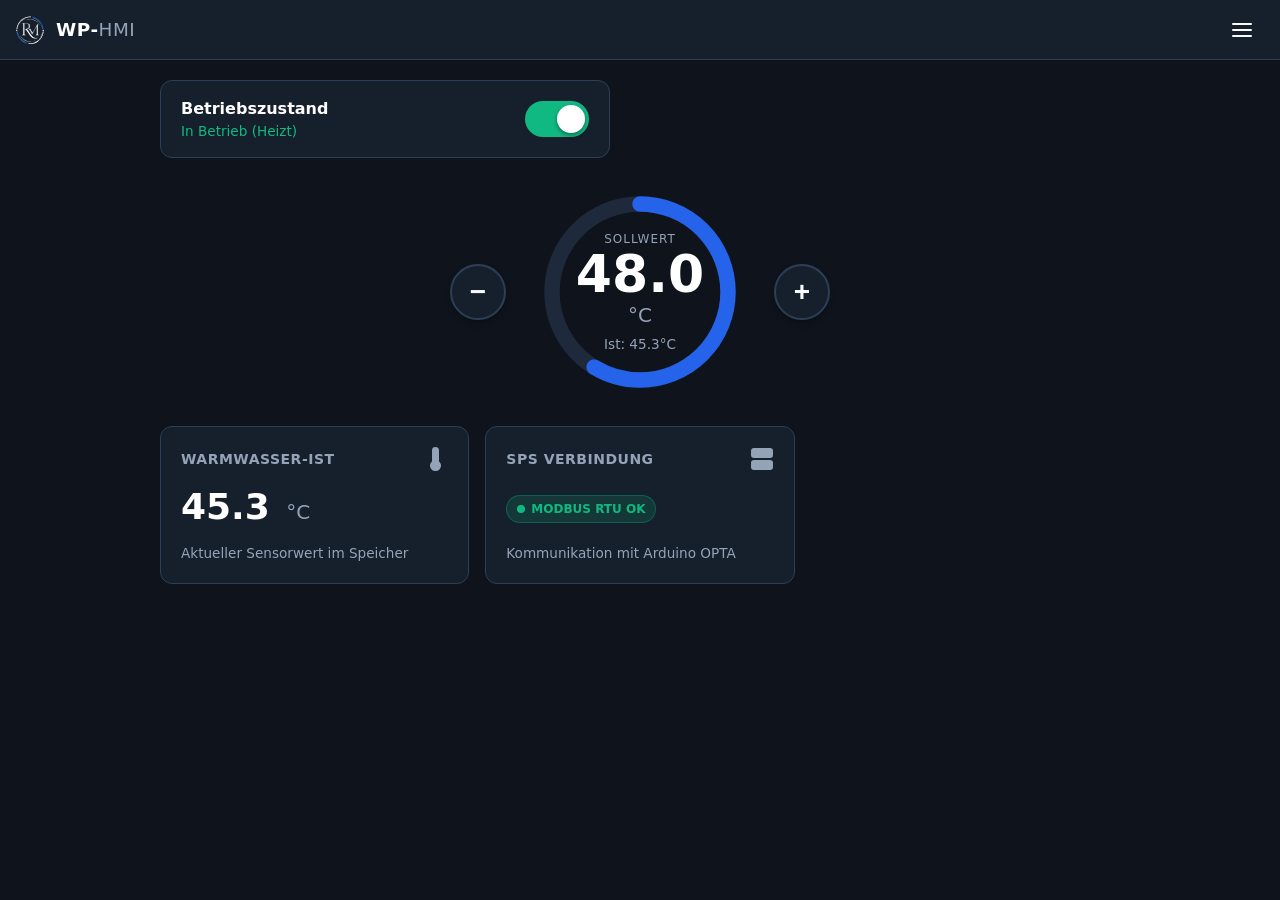
==== commit ab7b8c4e: "Add BWWP plant parameters (hysteresis, maxWpTemp, minAirTemp, minRunTime, minStandbyTime, heatingRod" ====
--- a/data/index.html
+++ b/data/index.html
@@ -344,7 +344,54 @@
             </div>
           </div>
 
-          <!-- Card: WLAN Access Point -->
+          <!-- Card: Anlagen-Parameter BWWP -->
+          <div class="card collapsible collapsed">
+            <div class="card-header">
+              <h3 class="card-title">Anlagen-Parameter BWWP</h3>
+              <svg class="chevron-icon" viewBox="0 0 24 24" fill="none" stroke="currentColor" stroke-width="2"><polyline points="6 9 12 15 18 9"></polyline></svg>
+            </div>
+            <div class="card-content">
+              <p style="font-size: 0.875rem; color: var(--text-muted); line-height: 1.4; margin-top: -6px;">
+                Betriebsgrenzen und Schutzzeiten für den Kompressor der Brauchwasserwärmepumpe.
+              </p>
+              <!-- Temperatur-Parameter -->
+              <p style="font-size: 0.8rem; font-weight: 600; color: var(--text-muted); text-transform: uppercase; letter-spacing: 0.05em; margin: 14px 0 8px;">Temperaturgrenzen</p>
+              <div class="disinfection-controls-grid" style="margin-top: 0;">
+                <div class="form-group">
+                  <label for="anlage-hysteresis">Schalthysterese (K)</label>
+                  <input type="number" id="anlage-hysteresis" class="input-control" min="2" max="10" step="0.5" value="5.0">
+                </div>
+                <div class="form-group">
+                  <label for="anlage-max-wp-temp">Max. WP-Temperatur (°C)</label>
+                  <input type="number" id="anlage-max-wp-temp" class="input-control" min="50" max="65" value="55">
+                </div>
+                <div class="form-group" style="grid-column: span 2;">
+                  <label for="anlage-min-air-temp">Min. Lufttemperatur WP-Freigabe (°C)</label>
+                  <input type="number" id="anlage-min-air-temp" class="input-control" min="-5" max="15" value="5">
+                </div>
+              </div>
+              <!-- Laufzeit-Parameter -->
+              <p style="font-size: 0.8rem; font-weight: 600; color: var(--text-muted); text-transform: uppercase; letter-spacing: 0.05em; margin: 14px 0 8px;">Kompressor-Schutzzeiten</p>
+              <div class="disinfection-controls-grid" style="margin-top: 0;">
+                <div class="form-group">
+                  <label for="anlage-min-runtime">Mindestlaufzeit (Minuten)</label>
+                  <input type="number" id="anlage-min-runtime" class="input-control" min="5" max="20" value="10">
+                </div>
+                <div class="form-group">
+                  <label for="anlage-min-standby">Mindeststillstandszeit (Minuten)</label>
+                  <input type="number" id="anlage-min-standby" class="input-control" min="3" max="15" value="5">
+                </div>
+                <div class="form-group" style="grid-column: span 2;">
+                  <label for="anlage-rod-delay">Heizstab-Freigabe-Verzögerung (Minuten)</label>
+                  <input type="number" id="anlage-rod-delay" class="input-control" min="20" max="120" value="45">
+                </div>
+              </div>
+              <button id="btn-save-anlage" class="btn-primary" style="margin-top: 12px; width: 100%;">Einstellungen speichern</button>
+              <div class="card-footer">Werte werden persistent im Flash-Speicher abgelegt und via Modbus-Register 40009–40014 an die SPS übertragen.</div>
+            </div>
+          </div>
+
+
           <div class="card collapsible collapsed">
             <div class="card-header">
               <h3 class="card-title">Lokales WLAN-Netzwerk</h3>
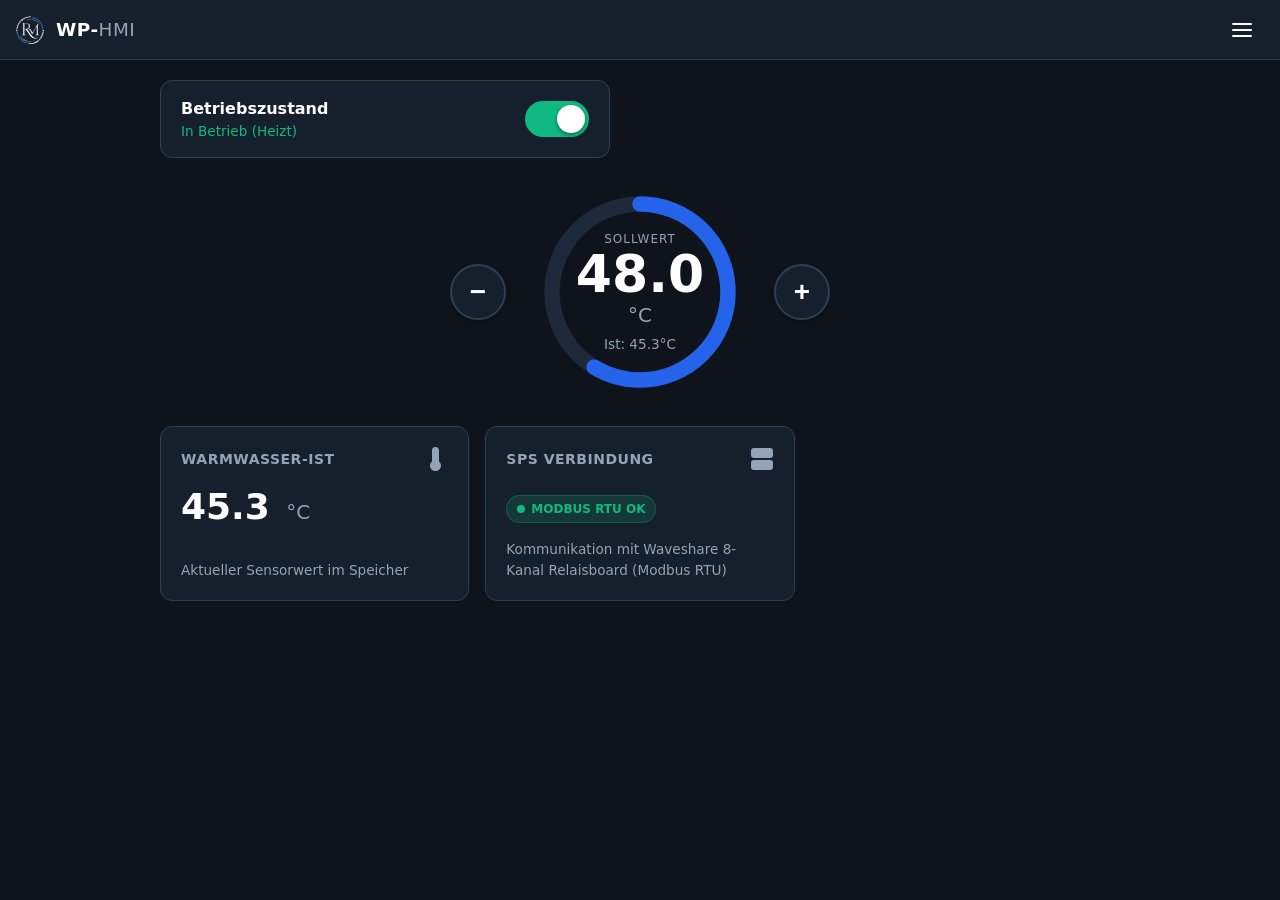
==== commit c71a88a8: "34567" ====
--- a/data/index.html
+++ b/data/index.html
@@ -183,9 +183,14 @@
             <div style="margin-top: 8px;">
               <span id="modbus-badge" class="badge badge-success">Modbus RTU OK</span>
             </div>
-            <div class="card-footer">Kommunikation mit Arduino OPTA</div>
-          </div>
-
+            <div class="card-footer">Kommunikation mit Waveshare 8-Kanal Relaisboard (Modbus RTU)</div>
+          </div>
+
+        </div>
+
+        <!-- Alarm-Banner: HD/ND-Alarm und Sensor-Timeout (wird per JS eingeblendet) -->
+        <div id="alarm-banner" style="display:none; background: rgba(239,68,68,0.12); border: 1px solid var(--color-error); border-radius: 10px; padding: 12px 16px; margin-top: 16px; width: 100%; box-sizing: border-box; align-items: center; gap: 10px; font-weight: 600; color: var(--color-error); font-size: 0.9rem;">
+          ⚠️ <span id="alarm-text"></span>
         </div>
 
       </div>
@@ -234,6 +239,31 @@
             </span>
             <span id="val-modbus-state" class="badge badge-success">Bereit</span>
           </div>
+
+          <div class="values-row">
+            <span class="values-label">
+              <span style="width: 8px; height: 8px; border-radius: 50%; background: var(--color-primary);"></span>
+              Sensorboard Verbindung
+            </span>
+            <span id="val-sensor-connection" class="badge badge-inactive">Unbekannt</span>
+          </div>
+
+          <div class="values-row">
+            <span class="values-label">
+              <span style="width: 8px; height: 8px; border-radius: 50%; background: var(--color-primary);"></span>
+              Druckschalter Hochdruck (HD)
+            </span>
+            <span id="val-hd-state" class="badge badge-success">OK</span>
+          </div>
+
+          <div class="values-row">
+            <span class="values-label">
+              <span style="width: 8px; height: 8px; border-radius: 50%; background: var(--color-primary);"></span>
+              Druckschalter Niederdruck (ND)
+            </span>
+            <span id="val-nd-state" class="badge badge-success">OK</span>
+          </div>
+
         </div>
       </div>
 
@@ -340,7 +370,7 @@
                 </div>
               </div>
               <button id="btn-save-fan" class="btn-primary" style="margin-top: 12px; width: 100%;">Einstellungen speichern</button>
-              <div class="card-footer">Werte werden direkt an die SPS übertragen (Holding-Register 40006, 40007 und 40008).</div>
+              <div class="card-footer">Werte werden persistent im Flash-Speicher (NVS) des Gateways gespeichert und steuern den Lüfterzyklus.</div>
             </div>
           </div>
 
@@ -387,7 +417,7 @@
                 </div>
               </div>
               <button id="btn-save-anlage" class="btn-primary" style="margin-top: 12px; width: 100%;">Einstellungen speichern</button>
-              <div class="card-footer">Werte werden persistent im Flash-Speicher abgelegt und via Modbus-Register 40009–40014 an die SPS übertragen.</div>
+              <div class="card-footer">Werte werden persistent im Flash-Speicher (NVS) des Gateways abgelegt und steuern die Kompressor-Regelung.</div>
             </div>
           </div>
 
@@ -451,7 +481,7 @@
           </form>
           
           <div class="card-footer" style="margin-top: 20px;">
-            ⚠️ Nach dem Speichern startet der ESP32 den Access Point neu. Sie werden getrennt und müssen sich neu mit den neuen Zugangsdaten verbinden.
+            ⚠️ Die neuen Zugangsdaten werden automatisch an das Sensorboard übertragen. Anschließend starten beide Geräte neu &ndash; verbinden Sie sich danach mit der neuen SSID.
           </div>
         </div>
       </div>
@@ -462,33 +492,15 @@
         
         <div class="service-grid">
           
-          <!-- Card: Modbus RTU Einstellungen -->
-          <div class="card collapsible collapsed">
-            <div class="card-header">
-              <h3 class="card-title">Modbus RTU Gateway</h3>
-              <svg class="chevron-icon" viewBox="0 0 24 24" fill="none" stroke="currentColor" stroke-width="2"><polyline points="6 9 12 15 18 9"></polyline></svg>
-            </div>
-            <div class="card-content">
-              <div class="form-group" style="margin-top: 10px;">
-                <label for="input-modbus-address">Modbus Slave-Adresse (1 - 247)</label>
-                <div style="display: flex; gap: 10px;">
-                  <input type="number" id="input-modbus-address" class="input-control" min="1" max="247" value="1" style="flex-grow: 1;">
-                  <button id="btn-save-modbus" class="btn-primary" style="width: auto; padding: 0 20px;">Speichern</button>
-                </div>
-              </div>
-              <div class="card-footer">Die SPS kommuniziert mit dem Gateway über diese Slave-ID.</div>
-            </div>
-          </div>
-
-          <!-- Card: Modbus RTU Register-Diagnose (Punkt 2) -->
-          <div class="card collapsible collapsed">
-            <div class="card-header">
-              <h3 class="card-title">Modbus RTU Register-Diagnose</h3>
+          <!-- Card: Modbus RTU Register-Diagnose (Interner Systemzustand) -->
+          <div class="card collapsible collapsed">
+            <div class="card-header">
+              <h3 class="card-title">Systemzustand-Diagnose</h3>
               <svg class="chevron-icon" viewBox="0 0 24 24" fill="none" stroke="currentColor" stroke-width="2"><polyline points="6 9 12 15 18 9"></polyline></svg>
             </div>
             <div class="card-content">
               <p style="font-size: 0.85rem; color: var(--text-muted); line-height: 1.4; margin-top: -6px;">
-                Aktuelle Live-Werte der Modbus-Register im Speicher des ESP32-Gateways (Aktualisierung alle 2 Sekunden).
+                Interner Systemzustand des Gateways (Aktualisierung alle 2 Sekunden). Rein diagnostisch &ndash; der Gateway implementiert keinen externen Modbus-Slave.
               </p>
               <div style="overflow-x: auto; margin-top: 12px;">
                 <table class="diagnostic-table">
